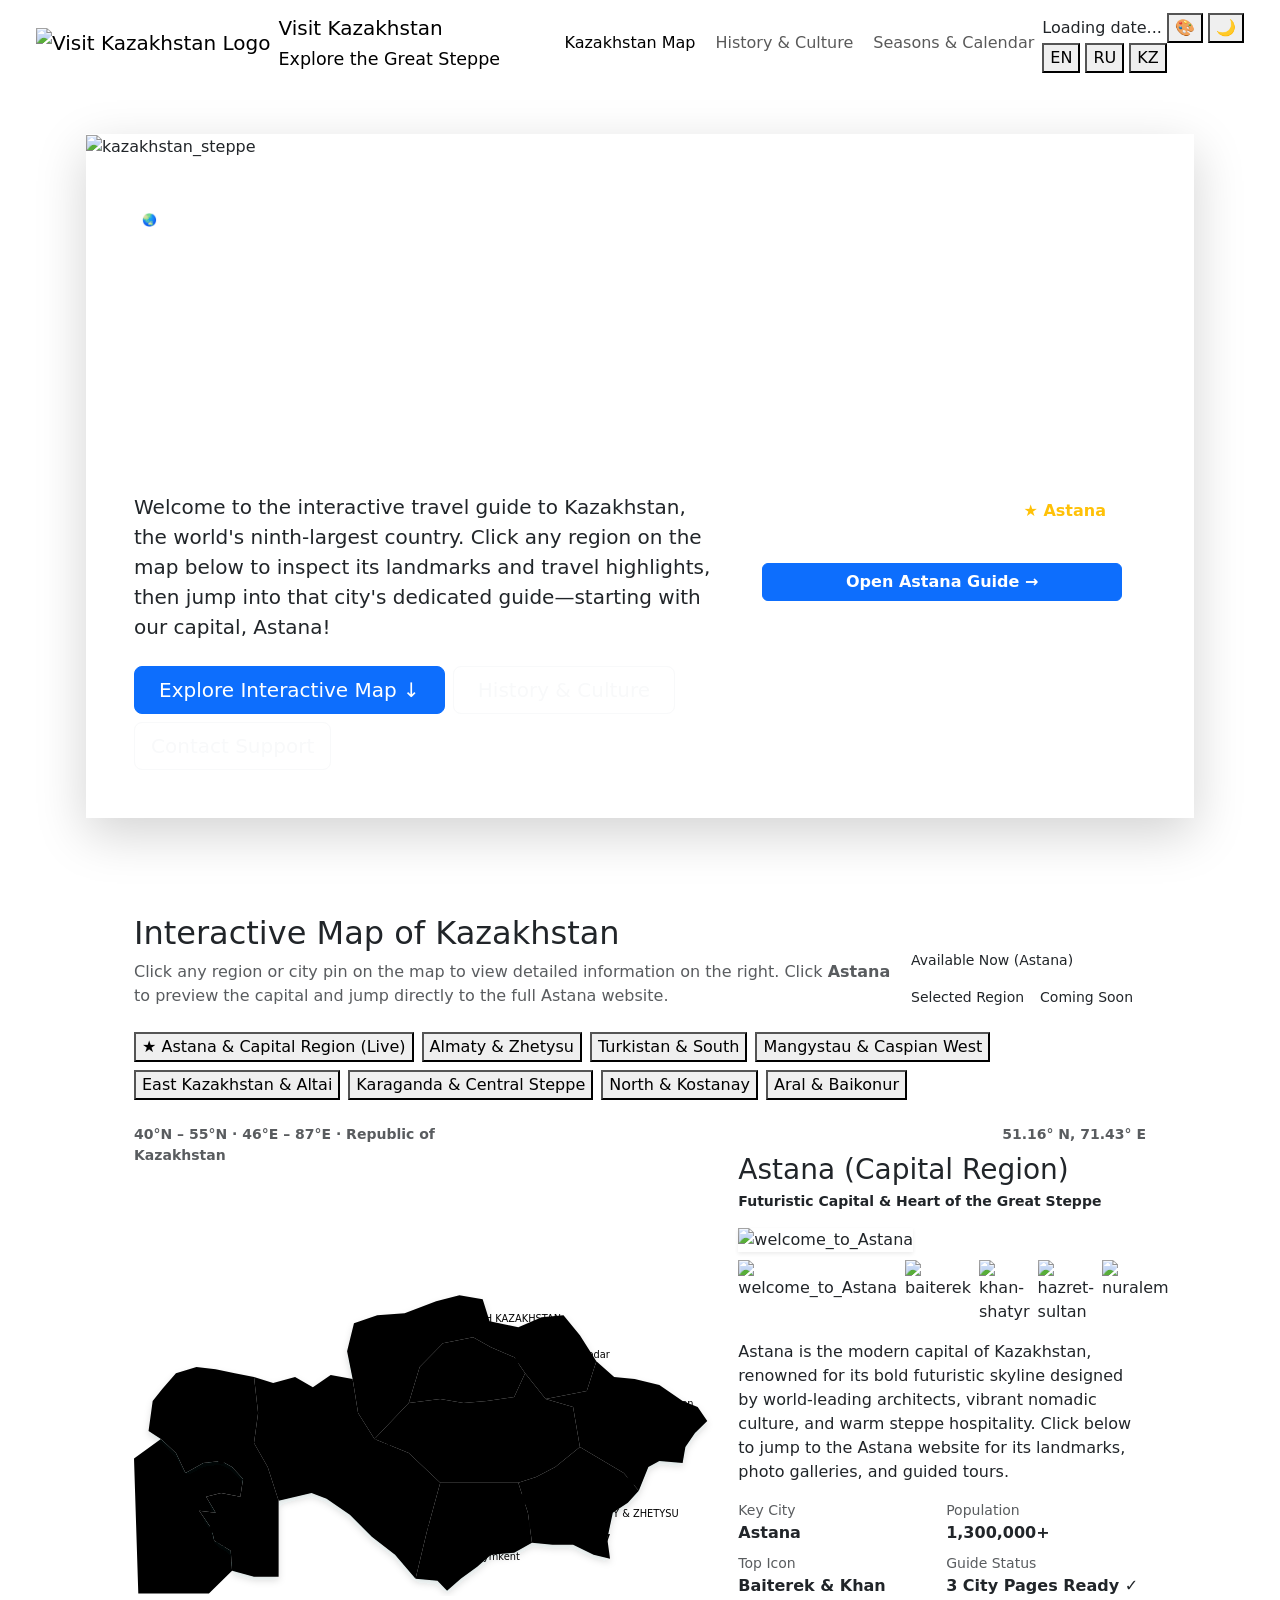
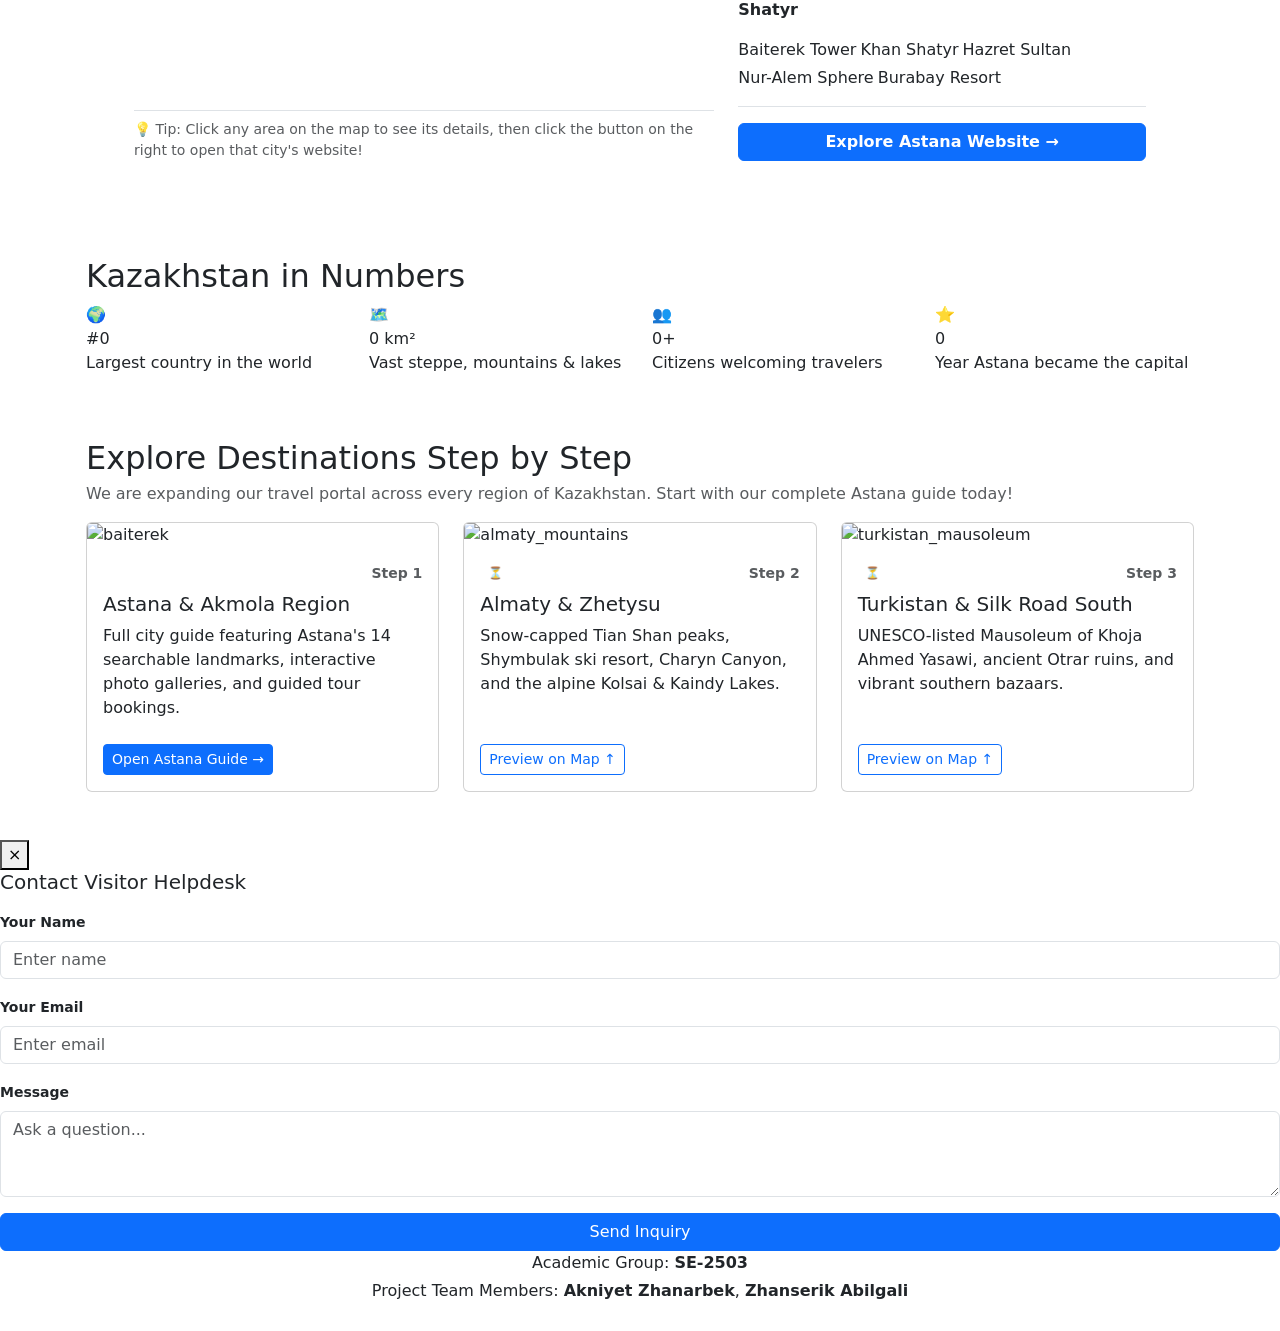
==== index.html @ 93df73c5 "Add core project HTML pages and structure" ====
<!DOCTYPE html>
<html lang="en">
<head>
    <meta charset="UTF-8">
    <meta name="viewport" content="width=device-width, initial-scale=1.0">
    <title>Visit Kazakhstan - Interactive Map &amp; Travel Portal</title>
    <link href="https://cdn.jsdelivr.net/npm/bootstrap@5.3.3/dist/css/bootstrap.min.css" rel="stylesheet">
    <link rel="stylesheet" href="css/style.css">
    <link rel="icon" href="images/favicon.ico">
    <!-- jQuery from CDN, then our scripts (defer = run after the HTML is parsed, in this order) -->
    <script src="https://code.jquery.com/jquery-4.0.0.min.js"></script>
    <script src="js/translations.js" defer></script>
    <script src="js/script.js" defer></script>
</head>
<body>

    <!-- Navbar (Main Kazakhstan Level: only Kazakhstan Map & Common History & Culture) -->
    <header class="sticky-top">
        <nav class="navbar navbar-expand-xl custom-navbar py-2 px-3 px-sm-4" aria-label="Main Navigation">
            <div class="container-fluid">
                <a class="navbar-brand d-flex align-items-center gap-2" href="index.html">
                    <img src="images/astana-logo.svg" alt="Visit Kazakhstan Logo" class="logo-badge">
                    <div>
                        <span class="brand-title d-block" data-i18n="kzBrandTitle">Visit Kazakhstan</span>
                        <small class="brand-sub" data-i18n="kzBrandSub">Explore the Great Steppe</small>
                    </div>
                </a>

                <button class="navbar-toggler" type="button" data-bs-toggle="collapse" data-bs-target="#mainNavbar" aria-controls="mainNavbar" aria-expanded="false" aria-label="Toggle navigation">
                    <span class="navbar-toggler-icon"></span>
                </button>

                <div class="collapse navbar-collapse justify-content-end" id="mainNavbar">
                    <ul class="navbar-nav gap-xl-1 mt-3 mt-xl-0" id="keyboard-nav-menu">
                        <li class="nav-item"><a class="nav-link active" href="index.html" data-i18n="navKzMap" aria-current="page">Kazakhstan Map</a></li>
                        <li class="nav-item"><a class="nav-link" href="history.html" data-i18n="navHistory">History &amp; Culture</a></li>
                        <li class="nav-item"><a class="nav-link" href="seasons.html" data-i18n="navSeasons">Seasons &amp; Calendar</a></li>
                    </ul>

                    <div class="nav-tools">
                        <span id="live-datetime" class="datetime-badge">Loading date...</span>
                        <button id="change-bg-btn" class="tool-btn" type="button" data-i18n-title="bgBtn" title="Change Background" aria-label="Change Background">🎨</button>
                        <button id="theme-toggle-btn" class="tool-btn" type="button" title="Night Mode" aria-label="Night Mode" aria-pressed="false">🌙</button>
                        <div class="lang-switch" role="group" aria-label="Language" data-active="en">
                            <span class="lang-indicator" aria-hidden="true"></span>
                            <button type="button" class="lang-btn" data-lang="en" aria-pressed="true">EN</button>
                            <button type="button" class="lang-btn" data-lang="ru" aria-pressed="false">RU</button>
                            <button type="button" class="lang-btn" data-lang="kz" aria-pressed="false">KZ</button>
                        </div>
                    </div>
                </div>
            </div>
        </nav>
    </header>

    <main class="container kz-wide-container my-4 my-lg-5 px-sm-3">
        <!-- Special Full-Bleed Cinematic Hero Banner for Kazakhstan -->
        <section class="mb-5 kz-hero-banner shadow-lg">
            <!-- Full-bleed background image (uses images/kazakhstan_steppe.jpg matching alt) -->
            <img src="images/kazakhstan_steppe.jpg" alt="kazakhstan_steppe" class="kz-hero-bg-img">
            <div class="kz-hero-overlay"></div>

            <div class="kz-hero-content position-relative p-4 p-md-5">
                <div class="row g-4 align-items-center">
                    <div class="col-12 col-lg-7">
                        <span class="badge kz-hero-pill mb-3" data-i18n="kzHeroBadge">🌏 National Travel Portal &middot; Step-by-Step Guide</span>
                        <h1 class="display-5 fw-bold text-white mb-3" data-i18n="kzHeroTitle">Discover Kazakhstan: From the Caspian Sea to the Altai Peaks</h1>
                        <p class="lead kz-hero-lead mb-4" data-i18n="kzHeroDesc">Welcome to the interactive travel guide to Kazakhstan, the world's ninth-largest country. Click any region on the map below to inspect its landmarks and travel highlights, then jump into that city's dedicated guide—starting with our capital, Astana!</p>
                        <div class="d-flex flex-wrap gap-2">
                            <a href="#kz-map-section" class="btn btn-primary btn-lg px-4" data-i18n="kzBtnExploreMap">Explore Interactive Map ↓</a>
                            <a href="history.html" class="btn btn-outline-light btn-lg px-4" data-i18n="navHistory">History &amp; Culture</a>
                            <button id="open-popup-btn" class="btn btn-outline-light btn-lg px-3" type="button" data-i18n="btnSupport">Contact Support</button>
                        </div>
                    </div>

                    <div class="col-12 col-lg-5">
                        <div class="kz-hero-glass-card p-4">
                            <div class="d-flex justify-content-between align-items-center mb-2">
                                <span class="badge badge-available" data-i18n="kzFeaturedNow">★ Great Steppe &amp; Mountains</span>
                                <span class="small text-white-50 fw-semibold">2,724,900 km²</span>
                            </div>
                            <h2 class="h4 text-white mb-2" data-i18n="kzSpotlightTitle">Republic of Kazakhstan</h2>
                            <p class="small text-white-50 mb-3" data-i18n="kzSpotlightDesc">Select a region on the interactive map below to open its travel guide.</p>

                            <div class="kz-hero-mini-stats row g-2 mb-3 text-center">
                                <div class="col-4">
                                    <div class="kz-hero-stat-box">
                                        <strong class="d-block text-white">#9</strong>
                                        <small class="text-white-50">World Size</small>
                                    </div>
                                </div>
                                <div class="col-4">
                                    <div class="kz-hero-stat-box">
                                        <strong class="d-block text-white">20M+</strong>
                                        <small class="text-white-50">Population</small>
                                    </div>
                                </div>
                                <div class="col-4">
                                    <div class="kz-hero-stat-box">
                                        <strong class="d-block text-warning">★ Astana</strong>
                                        <small class="text-white-50">Live Now</small>
                                    </div>
                                </div>
                            </div>

                            <a href="astana.html" class="btn btn-primary w-100 fw-semibold" data-i18n="kzOpenAstanaBtn">Open Astana Guide →</a>
                        </div>
                    </div>
                </div>
            </div>
        </section>

        <!-- Interactive Map of Kazakhstan Section -->
        <section id="kz-map-section" class="p-4 p-md-5 mb-5 panel">
            <div class="d-flex flex-column flex-lg-row justify-content-between align-items-lg-end gap-3 mb-4">
                <div>
                    <h2 class="section-heading mb-2" data-i18n="kzMapHeading">Interactive Map of Kazakhstan</h2>
                    <p class="text-muted mb-0" data-i18n="kzMapInstructions">Click any region or city pin on the map to view detailed information on the right. Click <strong>Astana</strong> to preview the capital and jump directly to the full Astana website.</p>
                </div>
                <div class="kz-map-legend d-flex flex-wrap gap-3 small">
                    <span class="legend-item"><span class="legend-dot legend-dot-available"></span> <span data-i18n="legendAvailable">Available Now (Astana)</span></span>
                    <span class="legend-item"><span class="legend-dot legend-dot-selected"></span> <span data-i18n="legendSelected">Selected Region</span></span>
                    <span class="legend-item"><span class="legend-dot legend-dot-soon"></span> <span data-i18n="legendSoon">Coming Soon</span></span>
                </div>
            </div>

            <!-- Quick Region Selector Pills -->
            <div class="kz-region-pills d-flex flex-wrap gap-2 mb-4" role="tablist" aria-label="Kazakhstan Regions">
                <button type="button" class="kz-pill-btn active is-available" data-region="astana" data-i18n="pillAstana">★ Astana &amp; Capital Region (Live)</button>
                <button type="button" class="kz-pill-btn" data-region="almaty" data-i18n="pillAlmaty">Almaty &amp; Zhetysu</button>
                <button type="button" class="kz-pill-btn" data-region="turkistan" data-i18n="pillTurkistan">Turkistan &amp; South</button>
                <button type="button" class="kz-pill-btn" data-region="mangystau" data-i18n="pillMangystau">Mangystau &amp; Caspian West</button>
                <button type="button" class="kz-pill-btn" data-region="east" data-i18n="pillEast">East Kazakhstan &amp; Altai</button>
                <button type="button" class="kz-pill-btn" data-region="central" data-i18n="pillCentral">Karaganda &amp; Central Steppe</button>
                <button type="button" class="kz-pill-btn" data-region="north" data-i18n="pillNorth">North &amp; Kostanay</button>
                <button type="button" class="kz-pill-btn" data-region="kyzylorda" data-i18n="pillKyzylorda">Aral &amp; Baikonur</button>
            </div>

            <div class="row g-4 align-items-stretch">
                <!-- Left Column: Interactive SVG Map -->
                <div class="col-12 col-xl-7">
                    <div class="kz-map-stage h-100 d-flex flex-column justify-content-between">
                        <div class="kz-map-topbar d-flex justify-content-between align-items-center mb-2">
                            <span class="small fw-semibold text-muted" data-i18n="kzMapCoordLabel">40°N – 55°N &middot; 46°E – 87°E &middot; Republic of Kazakhstan</span>
                            <span id="kz-map-hover-indicator" class="badge badge-muted" data-i18n="kzMapHoverDefault">Click an area on the map</span>
                        </div>

                        <div class="kz-svg-wrapper position-relative my-auto">
                            <svg id="kazakhstan-svg-map" viewBox="18 24 945 500" role="img" aria-label="Interactive Map of Kazakhstan">
                                <defs>
                                    <linearGradient id="waterGrad" x1="0%" y1="0%" x2="100%" y2="100%">
                                        <stop offset="0%" stop-color="#8ec5db" stop-opacity="0.55" />
                                        <stop offset="100%" stop-color="#5da3c2" stop-opacity="0.75" />
                                    </linearGradient>
                                    <filter id="mapDropShadow" x="-5%" y="-5%" width="110%" height="110%">
                                        <feDropShadow dx="0" dy="6" stdDeviation="6" flood-color="#1a3328" flood-opacity="0.14" />
                                    </filter>
                                </defs>

                                <!-- Subtle Cartographic Lat/Lon Grid -->
                                <g class="kz-map-grid" aria-hidden="true">
                                    <line x1="40" y1="120" x2="960" y2="120" />
                                    <line x1="40" y1="240" x2="960" y2="240" />
                                    <line x1="40" y1="360" x2="960" y2="360" />
                                    <line x1="40" y1="480" x2="960" y2="480" />
                                    <line x1="200" y1="20" x2="200" y2="530" />
                                    <line x1="400" y1="20" x2="400" y2="530" />
                                    <line x1="600" y1="20" x2="600" y2="530" />
                                    <line x1="800" y1="20" x2="800" y2="530" />
                                </g>

                                <!-- Caspian Sea Reference Contour (West) -->
                                <path class="kz-water-body" d="M 18,300 L 61.8,268.2 L 86.3,291.0 L 101.9,323.5 L 130.9,307.2 L 159.9,304.0 L 177.7,313.8 L 195.6,333.2 L 191.1,362.5 L 159.9,356.0 L 135.4,362.5 L 151.0,388.5 L 124.2,385.2 L 144.3,414.5 L 148.7,434.0 L 175.5,450.2 L 177.7,482.7 L 140,520 L 25,520 Z" />
                                <text x="68" y="445" class="kz-water-label">Caspian Sea</text>

                                <!-- Clickable Regional Polygons -->
                                <g id="kz-regions-group" filter="url(#mapDropShadow)">
                                    <!-- 1. Mangystau, Atyrau & West Kazakhstan -->
                                    <path id="region-mangystau" class="kz-region" data-region="mangystau" role="button" aria-label="Mangystau and Caspian West"
                                        d="M 41.7,255.2 L 48.4,206.5 L 64.0,187.0 L 86.3,161.0 L 119.7,151.2 L 151.0,154.5 L 182.2,161.0 L 213.4,167.5 L 220.1,226.0 L 213.4,274.7 L 235.7,313.8 L 253.5,369.0 L 253.5,492.5 L 213.4,492.5 L 177.7,482.7 L 175.5,450.2 L 148.7,434.0 L 144.3,414.5 L 124.2,385.2 L 151.0,388.5 L 135.4,362.5 L 159.9,356.0 L 191.1,362.5 L 195.6,333.2 L 177.7,313.8 L 159.9,304.0 L 130.9,307.2 L 101.9,323.5 L 86.3,291.0 L 61.8,268.2 Z" />

                                    <!-- 2. Aktobe, Aral & Kyzylorda -->
                                    <path id="region-kyzylorda" class="kz-region" data-region="kyzylorda" role="button" aria-label="Aral and Syr Darya Region"
                                        d="M 213.4,167.5 L 244.6,177.2 L 280.3,167.5 L 309.3,183.8 L 338.3,164.2 L 374.0,170.7 L 382.9,226.0 L 409.6,268.2 L 465.4,291.0 L 516.7,339.7 L 494.4,421.0 L 476.5,495.7 L 443.1,456.7 L 405.2,427.5 L 369.5,391.7 L 331.6,365.7 L 307.1,356.0 L 253.5,369.0 L 235.7,313.8 L 213.4,274.7 L 220.1,226.0 Z" />

                                    <!-- 3. North Kazakhstan, Kostanay & Pavlodar -->
                                    <path id="region-north" class="kz-region" data-region="north" role="button" aria-label="North Kazakhstan, Kostanay and Pavlodar"
                                        d="M 374.0,170.7 L 365.0,125.2 L 376.2,79.7 L 414.1,66.7 L 458.7,63.5 L 510.0,44.0 L 547.9,34.2 L 585.8,40.7 L 597.0,76.5 L 643.8,86.2 L 681.7,70.0 L 717.4,66.7 L 744.1,99.2 L 770.9,141.5 L 755.3,190.2 L 688.4,203.2 L 654.9,161.0 L 637.1,135.0 L 599.2,118.8 L 570.2,102.5 L 521.1,112.2 L 483.2,151.2 L 465.4,209.7 L 409.6,268.2 L 382.9,226.0 Z" />

                                    <!-- 4. Central Steppe (Karaganda & Ulytau) -->
                                    <path id="region-central" class="kz-region" data-region="central" role="button" aria-label="Karaganda and Central Steppe"
                                        d="M 409.6,268.2 L 465.4,209.7 L 516.7,203.2 L 554.6,209.7 L 592.5,206.5 L 637.1,200.0 L 654.9,161.0 L 688.4,203.2 L 733.0,216.2 L 744.1,281.2 L 704.0,313.8 L 672.8,330.0 L 643.8,339.7 L 592.5,339.7 L 516.7,339.7 L 465.4,291.0 Z" />

                                    <!-- 5. East Kazakhstan & Altai -->
                                    <path id="region-east" class="kz-region" data-region="east" role="button" aria-label="East Kazakhstan and Altai"
                                        d="M 770.9,141.5 L 799.9,167.5 L 833.3,170.7 L 873.5,180.5 L 911.4,206.5 L 935.9,216.2 L 951.5,239.0 L 931.5,258.5 L 915.9,281.2 L 911.4,307.2 L 873.5,304.0 L 855.6,313.8 L 840.0,352.7 L 815.5,323.5 L 744.1,281.2 L 733.0,216.2 L 688.4,203.2 L 755.3,190.2 Z" />

                                    <!-- 6. Turkistan, Shymkent & Zhambyl -->
                                    <path id="region-turkistan" class="kz-region" data-region="turkistan" role="button" aria-label="Turkistan and South Kazakhstan"
                                        d="M 516.7,339.7 L 592.5,339.7 L 643.8,339.7 L 659.4,388.5 L 666.1,437.2 L 637.1,453.5 L 599.2,456.7 L 576.9,476.2 L 550.1,495.7 L 527.8,515.2 L 512.2,499.0 L 476.5,495.7 L 494.4,421.0 Z" />

                                    <!-- 7. Almaty & Zhetysu -->
                                    <path id="region-almaty" class="kz-region" data-region="almaty" role="button" aria-label="Almaty and Zhetysu"
                                        d="M 643.8,339.7 L 672.8,330.0 L 704.0,313.8 L 744.1,281.2 L 815.5,323.5 L 840.0,352.7 L 822.2,372.2 L 797.7,388.5 L 788.7,430.7 L 793.2,463.2 L 766.4,456.7 L 733.0,440.5 L 699.5,440.5 L 666.1,437.2 L 659.4,388.5 Z" />

                                    <!-- 8. Astana & Akmola Capital Region (Available & Active!) -->
                                    <path id="region-astana" class="kz-region region-available selected" data-region="astana" role="button" aria-label="Astana Capital Region (Available Now)"
                                        d="M 483.2,151.2 L 521.1,112.2 L 570.2,102.5 L 599.2,118.8 L 637.1,135.0 L 654.9,161.0 L 637.1,200.0 L 592.5,206.5 L 554.6,209.7 L 516.7,203.2 L 465.4,209.7 Z" />
                                </g>

                                <!-- Major Lakes (Balkhash, Zaysan, Alakol, North Aral) -->
                                <g class="kz-lakes" pointer-events="none" aria-hidden="true">
                                    <!-- Lake Balkhash -->
                                    <path class="kz-water-body" d="M 643.8,362.5 L 672.8,346.2 L 704.0,326.7 L 739.7,317.0 L 770.9,323.5 L 762.0,339.7 L 726.3,336.5 L 688.4,359.2 L 654.9,375.5 Z" />
                                    <text x="708" y="352" class="kz-water-label-sm">Lake Balkhash</text>
                                    <!-- Lake Zaysan -->
                                    <path class="kz-water-body" d="M 860.1,268.2 L 886.9,274.7 L 891.3,284.5 L 866.8,281.2 Z" />
                                    <!-- Lake Alakol -->
                                    <path class="kz-water-body" d="M 820.0,330.0 L 833.3,336.5 L 831.1,346.2 L 817.7,339.7 Z" />
                                    <!-- North Aral Sea -->
                                    <path class="kz-water-body" d="M 340,342 L 365,335 L 372,352 L 352,366 L 335,358 Z" />
                                    <text x="342" y="330" class="kz-water-label-sm">Aral Sea</text>
                                </g>

                                <!-- Region Labels on Map -->
                                <g class="kz-region-labels" pointer-events="none" aria-hidden="true">
                                    <text x="150" y="255" class="kz-map-region-text">WEST &amp; CASPIAN</text>
                                    <text x="355" y="280" class="kz-map-region-text">AKTOBE &amp; ARAL</text>
                                    <text x="545" y="78" class="kz-map-region-text">NORTH KAZAKHSTAN</text>
                                    <text x="580" y="275" class="kz-map-region-text">CENTRAL STEPPE</text>
                                    <text x="835" y="245" class="kz-map-region-text">EAST &amp; ALTAI</text>
                                    <text x="575" y="415" class="kz-map-region-text">TURKISTAN &amp; SOUTH</text>
                                    <text x="745" y="395" class="kz-map-region-text">ALMATY &amp; ZHETYSU</text>
                                </g>

                                <!-- Interactive City Pins -->
                                <g class="kz-city-pins">
                                    <!-- Aktau (Mangystau) -->
                                    <g class="kz-city-pin" data-region="mangystau" transform="translate(146, 415)">
                                        <circle r="6" class="pin-dot" />
                                        <text x="10" y="4" class="pin-label">Aktau</text>
                                    </g>
                                    <!-- Atyrau -->
                                    <g class="kz-city-pin" data-region="mangystau" transform="translate(160, 304)">
                                        <circle r="5" class="pin-dot" />
                                        <text x="9" y="4" class="pin-label">Atyrau</text>
                                    </g>
                                    <!-- Aktobe -->
                                    <g class="kz-city-pin" data-region="kyzylorda" transform="translate(280, 198)">
                                        <circle r="5" class="pin-dot" />
                                        <text x="9" y="4" class="pin-label">Aktobe</text>
                                    </g>
                                    <!-- Kyzylorda / Baikonur -->
                                    <g class="kz-city-pin" data-region="kyzylorda" transform="translate(465, 378)">
                                        <circle r="5" class="pin-dot" />
                                        <text x="-8" y="-10" text-anchor="middle" class="pin-label">Baikonur</text>
                                    </g>
                                    <!-- Kostanay -->
                                    <g class="kz-city-pin" data-region="north" transform="translate(425, 108)">
                                        <circle r="5" class="pin-dot" />
                                        <text x="9" y="4" class="pin-label">Kostanay</text>
                                    </g>
                                    <!-- Pavlodar -->
                                    <g class="kz-city-pin" data-region="north" transform="translate(715, 132)">
                                        <circle r="5" class="pin-dot" />
                                        <text x="9" y="4" class="pin-label">Pavlodar</text>
                                    </g>
                                    <!-- Karaganda -->
                                    <g class="kz-city-pin" data-region="central" transform="translate(635, 222)">
                                        <circle r="5" class="pin-dot" />
                                        <text x="9" y="4" class="pin-label">Karaganda</text>
                                    </g>
                                    <!-- Oskemen -->
                                    <g class="kz-city-pin" data-region="east" transform="translate(845, 212)">
                                        <circle r="5" class="pin-dot" />
                                        <text x="9" y="4" class="pin-label">Oskemen</text>
                                    </g>
                                    <!-- Turkistan -->
                                    <g class="kz-city-pin" data-region="turkistan" transform="translate(532, 428)">
                                        <circle r="5.5" class="pin-dot" />
                                        <text x="-8" y="-9" text-anchor="middle" class="pin-label">Turkistan</text>
                                    </g>
                                    <!-- Shymkent -->
                                    <g class="kz-city-pin" data-region="turkistan" transform="translate(557, 462)">
                                        <circle r="5.5" class="pin-dot" />
                                        <text x="9" y="4" class="pin-label">Shymkent</text>
                                    </g>
                                    <!-- Almaty -->
                                    <g class="kz-city-pin" data-region="almaty" transform="translate(720, 429)">
                                        <circle r="6.5" class="pin-dot" />
                                        <text x="10" y="4" class="pin-label fw-bold">Almaty</text>
                                    </g>

                                    <!-- ★ ASTANA CAPITAL PIN (Featured & Active) -->
                                    <g id="pin-astana" class="kz-city-pin kz-pin-capital" data-region="astana" transform="translate(598, 172)" role="button" aria-label="Astana — Capital of Kazakhstan. Click to view details or double-click to open page.">
                                        <circle r="22" class="pin-pulse-ring" />
                                        <circle r="13" class="pin-capital-bg" />
                                        <text x="0" y="4.5" text-anchor="middle" class="pin-capital-star">★</text>
                                        <rect x="-46" y="-36" width="92" height="20" rx="10" class="pin-capital-tag" />
                                        <text x="0" y="-22" text-anchor="middle" class="pin-capital-label">ASTANA</text>
                                    </g>
                                </g>
                            </svg>
                        </div>

                        <div class="kz-map-footer d-flex flex-wrap justify-content-between align-items-center gap-2 pt-2 border-top">
                            <span class="small text-muted" data-i18n="kzMapTip">💡 Tip: Click any area on the map to see its details, then click the button on the right to open that city's website!</span>
                        </div>
                    </div>
                </div>

                <!-- Right Column: Detailed Information Panel for Selected Area -->
                <div class="col-12 col-xl-5">
                    <aside id="kz-place-card" class="kz-place-card h-100 d-flex flex-column justify-content-between" aria-live="polite">
                        <div>
                            <!-- Status & Region Header -->
                            <div class="d-flex flex-wrap justify-content-between align-items-center gap-2 mb-2">
                                <span id="kz-place-badge" class="badge badge-available">★ Available Now &middot; Full Website Live</span>
                                <span id="kz-place-coords" class="small text-muted fw-semibold">51.16° N, 71.43° E</span>
                            </div>

                            <h3 id="kz-place-title" class="h3 mb-1">Astana (Capital Region)</h3>
                            <p id="kz-place-tagline" class="text-accent-2 fw-semibold small mb-3">Futuristic Capital &amp; Heart of the Great Steppe</p>

                            <!-- Main Photo + Mini Thumbnails -->
                            <div class="kz-place-media mb-3">
                                <img id="kz-place-img" src="images/welcome_to_Astana.jpg" alt="welcome_to_Astana" class="kz-place-main-img shadow-sm mb-2 img-placeholder">
                                <div id="kz-place-thumbs" class="kz-place-thumbs d-flex gap-2">
                                    <img src="images/welcome_to_Astana.jpg" alt="welcome_to_Astana" class="kz-mini-thumb active img-placeholder">
                                    <img src="images/baiterek.jpg" alt="baiterek" class="kz-mini-thumb img-placeholder">
                                    <img src="images/khan-shatyr.jpg" alt="khan-shatyr" class="kz-mini-thumb img-placeholder">
                                    <img src="images/hazret-sultan.jpg" alt="hazret-sultan" class="kz-mini-thumb img-placeholder">
                                    <img src="images/nuralem.jpg" alt="nuralem" class="kz-mini-thumb img-placeholder">
                                </div>
                            </div>

                            <!-- Detailed Place Description -->
                            <p id="kz-place-desc" class="mb-3">Astana is the modern capital of Kazakhstan, renowned for its bold futuristic skyline designed by world-leading architects, vibrant nomadic culture, and warm steppe hospitality. Click below to jump to the Astana website for its landmarks, photo galleries, and guided tours.</p>

                            <!-- Key Facts Grid -->
                            <div class="kz-place-facts row g-2 mb-3">
                                <div class="col-6">
                                    <div class="kz-fact-tile">
                                        <small class="text-muted d-block" data-i18n="factLabelCenter">Key City</small>
                                        <strong id="kz-fact-city">Astana</strong>
                                    </div>
                                </div>
                                <div class="col-6">
                                    <div class="kz-fact-tile">
                                        <small class="text-muted d-block" data-i18n="factLabelPop">Population</small>
                                        <strong id="kz-fact-pop">1,300,000+</strong>
                                    </div>
                                </div>
                                <div class="col-6">
                                    <div class="kz-fact-tile">
                                        <small class="text-muted d-block" data-i18n="factLabelHighlight">Top Icon</small>
                                        <strong id="kz-fact-icon">Baiterek &amp; Khan Shatyr</strong>
                                    </div>
                                </div>
                                <div class="col-6">
                                    <div class="kz-fact-tile">
                                        <small class="text-muted d-block" data-i18n="factLabelStatus">Guide Status</small>
                                        <strong id="kz-fact-status" class="msg-success">3 City Pages Ready ✓</strong>
                                    </div>
                                </div>
                            </div>

                            <!-- Highlight Chips -->
                            <div id="kz-place-tags" class="d-flex flex-wrap gap-1 mb-3">
                                <span class="chip">Baiterek Tower</span>
                                <span class="chip">Khan Shatyr</span>
                                <span class="chip">Hazret Sultan</span>
                                <span class="chip">Nur-Alem Sphere</span>
                                <span class="chip">Burabay Resort</span>
                            </div>
                        </div>

                        <!-- Action Buttons to Jump to Area Page -->
                        <div id="kz-place-actions" class="pt-3 border-top">
                            <a id="kz-jump-main-btn" href="astana.html" class="btn btn-primary w-100 fw-semibold">
                                Explore Astana Website →
                            </a>
                        </div>
                    </aside>
                </div>
            </div>
        </section>

        <!-- Kazakhstan in Numbers (Animated Counters) -->
        <section id="stats-section" class="mb-5">
            <h2 class="section-heading" data-i18n="kzStatsHeading">Kazakhstan in Numbers</h2>
            <div class="row g-3 g-md-4">
                <div class="col-6 col-lg-3">
                    <div class="stat-card">
                        <span class="stat-icon" aria-hidden="true">🌍</span>
                        <div class="stat-number">#<span class="counter" data-target="9">0</span></div>
                        <p class="stat-label" data-i18n="kzStat1">Largest country in the world</p>
                    </div>
                </div>
                <div class="col-6 col-lg-3">
                    <div class="stat-card">
                        <span class="stat-icon" aria-hidden="true">🗺️</span>
                        <div class="stat-number"><span class="counter" data-target="2724900" data-format="comma">0</span><span class="stat-suffix"> km²</span></div>
                        <p class="stat-label" data-i18n="kzStat2">Vast steppe, mountains &amp; lakes</p>
                    </div>
                </div>
                <div class="col-6 col-lg-3">
                    <div class="stat-card">
                        <span class="stat-icon" aria-hidden="true">👥</span>
                        <div class="stat-number"><span class="counter" data-target="20000000" data-format="comma">0</span><span class="stat-suffix">+</span></div>
                        <p class="stat-label" data-i18n="kzStat3">Citizens welcoming travelers</p>
                    </div>
                </div>
                <div class="col-6 col-lg-3">
                    <div class="stat-card">
                        <span class="stat-icon" aria-hidden="true">⭐</span>
                        <div class="stat-number"><span class="counter" data-target="1997">0</span></div>
                        <p class="stat-label" data-i18n="kzStat4">Year Astana became the capital</p>
                    </div>
                </div>
            </div>
        </section>

        <!-- Step-by-Step Expansion Roadmap -->
        <section class="mb-5">
            <div class="d-flex flex-wrap justify-content-between align-items-end gap-2 mb-3">
                <div>
                    <h2 class="section-heading mb-1" data-i18n="kzRoadmapHeading">Explore Destinations Step by Step</h2>
                    <p class="text-muted mb-0" data-i18n="kzRoadmapSub">We are expanding our travel portal across every region of Kazakhstan. Start with our complete Astana guide today!</p>
                </div>
            </div>

            <div class="row g-4">
                <!-- Active Destination: Astana (uses existing Astana image) -->
                <div class="col-12 col-md-6 col-lg-4">
                    <div class="card h-100 kz-dest-card kz-dest-active">
                        <img src="images/baiterek.jpg" class="card-img-top img-placeholder" alt="baiterek">
                        <div class="card-body d-flex flex-column">
                            <div class="d-flex justify-content-between align-items-center mb-2">
                                <span class="badge badge-available" data-i18n="badgeAvailableNow">★ Available Now</span>
                                <small class="text-muted fw-semibold">Step 1</small>
                            </div>
                            <h3 class="card-title h5" data-i18n="destAstanaTitle">Astana &amp; Akmola Region</h3>
                            <p class="card-text flex-grow-1" data-i18n="destAstanaDesc">Full city guide featuring Astana's 14 searchable landmarks, interactive photo galleries, and guided tour bookings.</p>
                            <div class="d-flex gap-2 mt-2">
                                <a href="astana.html" class="btn btn-primary btn-sm" data-i18n="kzOpenAstanaBtn">Open Astana Guide →</a>
                            </div>
                        </div>
                    </div>
                </div>

                <!-- Next Step Preview: Almaty (placeholder with matching alt & filename) -->
                <div class="col-12 col-md-6 col-lg-4">
                    <div class="card h-100 kz-dest-card">
                        <img src="images/almaty_mountains.jpg" class="card-img-top img-placeholder" alt="almaty_mountains">
                        <div class="card-body d-flex flex-column">
                            <div class="d-flex justify-content-between align-items-center mb-2">
                                <span class="badge badge-muted" data-i18n="badgeComingSoon">⏳ Coming Soon</span>
                                <small class="text-muted fw-semibold">Step 2</small>
                            </div>
                            <h3 class="card-title h5" data-i18n="destAlmatyTitle">Almaty &amp; Zhetysu</h3>
                            <p class="card-text flex-grow-1" data-i18n="destAlmatyDesc">Snow-capped Tian Shan peaks, Shymbulak ski resort, Charyn Canyon, and the alpine Kolsai &amp; Kaindy Lakes.</p>
                            <button type="button" class="btn btn-outline-primary btn-sm align-self-start mt-2 kz-preview-map-btn" data-region="almaty" data-i18n="btnPreviewOnMap">Preview on Map ↑</button>
                        </div>
                    </div>
                </div>

                <!-- Next Step Preview: Turkistan (placeholder with matching alt & filename) -->
                <div class="col-12 col-md-6 col-lg-4">
                    <div class="card h-100 kz-dest-card">
                        <img src="images/turkistan_mausoleum.jpg" class="card-img-top img-placeholder" alt="turkistan_mausoleum">
                        <div class="card-body d-flex flex-column">
                            <div class="d-flex justify-content-between align-items-center mb-2">
                                <span class="badge badge-muted" data-i18n="badgeComingSoon">⏳ Coming Soon</span>
                                <small class="text-muted fw-semibold">Step 3</small>
                            </div>
                            <h3 class="card-title h5" data-i18n="destTurkistanTitle">Turkistan &amp; Silk Road South</h3>
                            <p class="card-text flex-grow-1" data-i18n="destTurkistanDesc">UNESCO-listed Mausoleum of Khoja Ahmed Yasawi, ancient Otrar ruins, and vibrant southern bazaars.</p>
                            <button type="button" class="btn btn-outline-primary btn-sm align-self-start mt-2 kz-preview-map-btn" data-region="turkistan" data-i18n="btnPreviewOnMap">Preview on Map ↑</button>
                        </div>
                    </div>
                </div>
            </div>
        </section>
    </main>

    <!-- Contact Support Modal (Async Callback Form) -->
    <div id="popup-modal" class="modal-overlay">
        <div class="modal-content-box">
            <button id="close-popup-btn" class="close-btn" type="button">&times;</button>
            <h3 class="h5 mb-3">Contact Visitor Helpdesk</h3>
            <form id="popup-form">
                <div class="mb-3">
                    <label class="form-label small fw-semibold" for="support-name">Your Name</label>
                    <input type="text" id="support-name" class="form-control" required placeholder="Enter name">
                </div>
                <div class="mb-3">
                    <label class="form-label small fw-semibold" for="support-email">Your Email</label>
                    <input type="email" id="support-email" class="form-control" required placeholder="Enter email">
                </div>
                <div class="mb-3">
                    <label class="form-label small fw-semibold" for="support-msg">Message</label>
                    <textarea id="support-msg" class="form-control" rows="3" required placeholder="Ask a question..."></textarea>
                </div>
                <p id="popup-callback-status" class="small fw-semibold mb-2"></p>
                <button type="submit" id="popup-submit-btn" class="btn btn-primary w-100">Send Inquiry</button>
            </form>
        </div>
    </div>

    <footer class="text-center">
        <div class="container">
            <p class="mb-1">Academic Group: <strong>SE-2503</strong></p>
            <p class="mb-1">Project Team Members: <strong>Akniyet Zhanarbek</strong>, <strong>Zhanserik Abilgali</strong></p>
            <p class="mb-0 text-white-50"><small>&copy; Visit Kazakhstan &amp; Astana Travel Portal</small></p>
        </div>
    </footer>

    <script src="https://cdn.jsdelivr.net/npm/bootstrap@5.3.3/dist/js/bootstrap.bundle.min.js"></script>
</body>
</html>
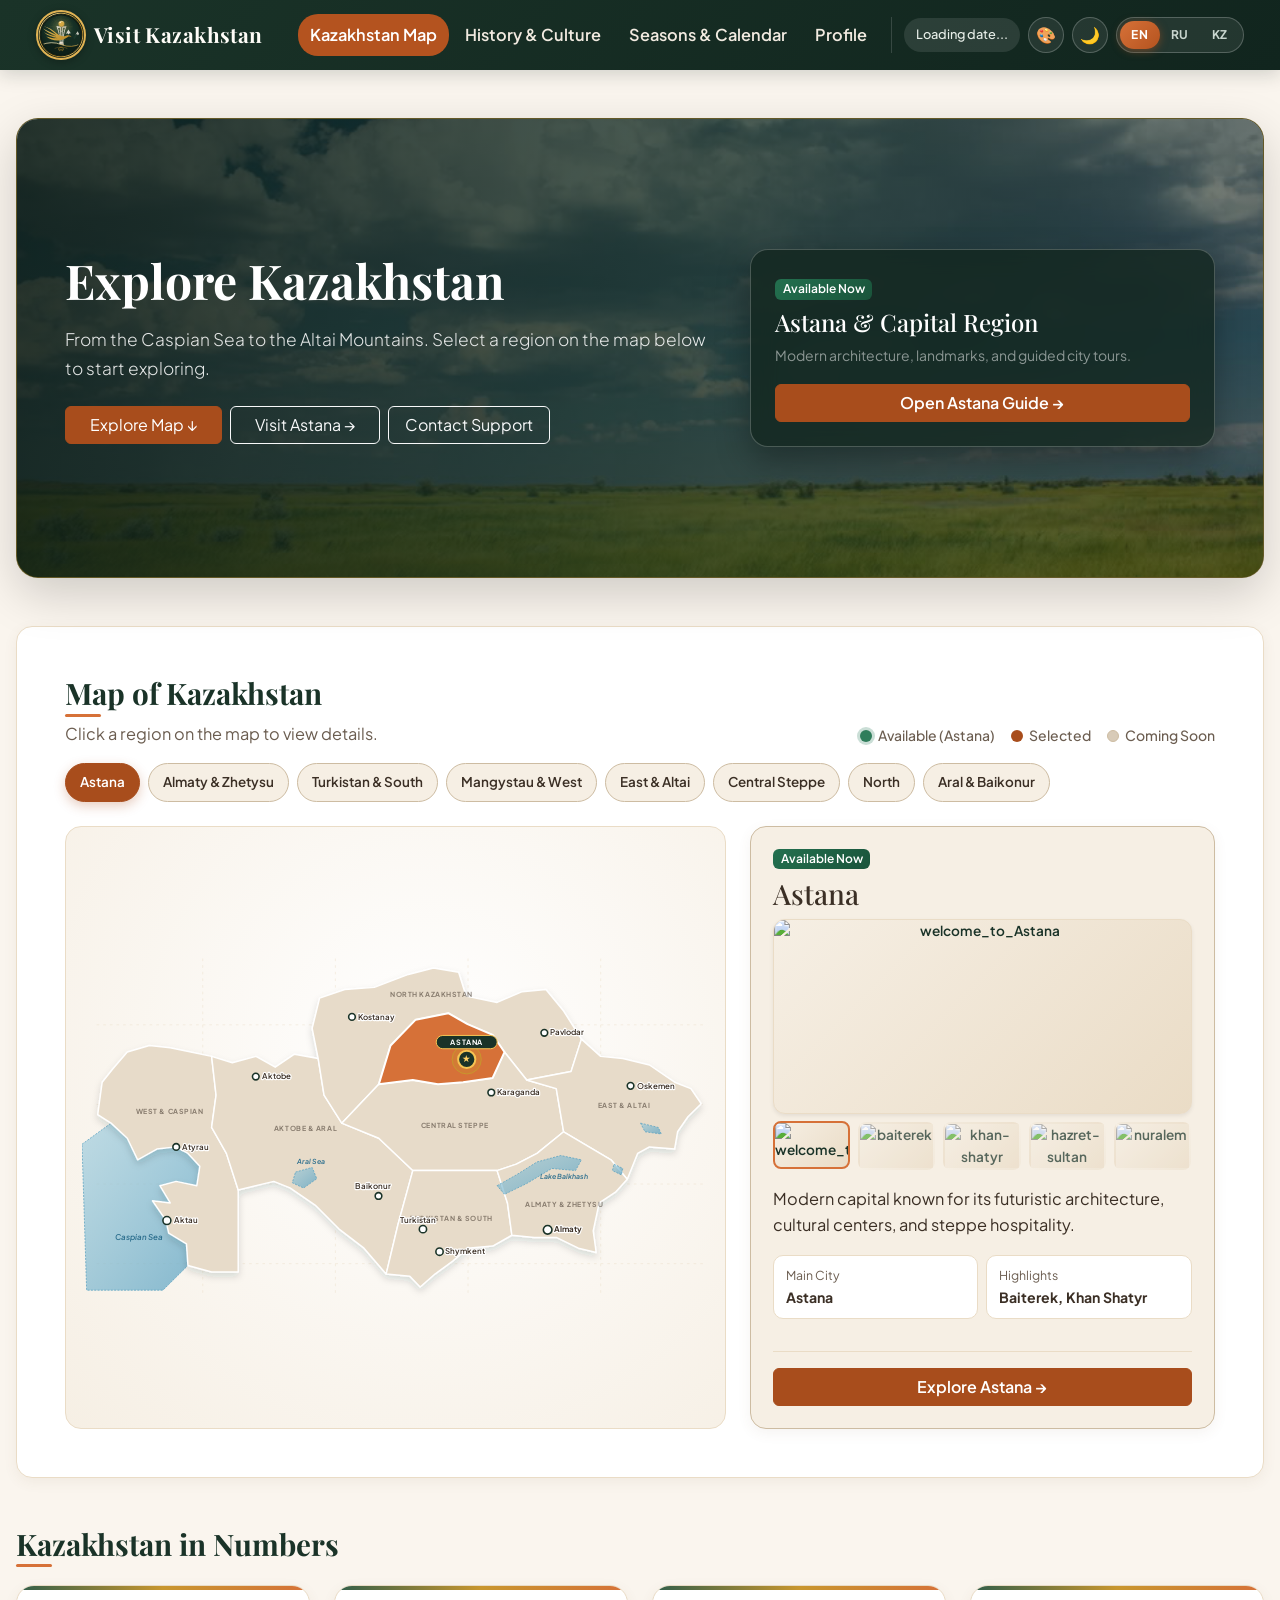
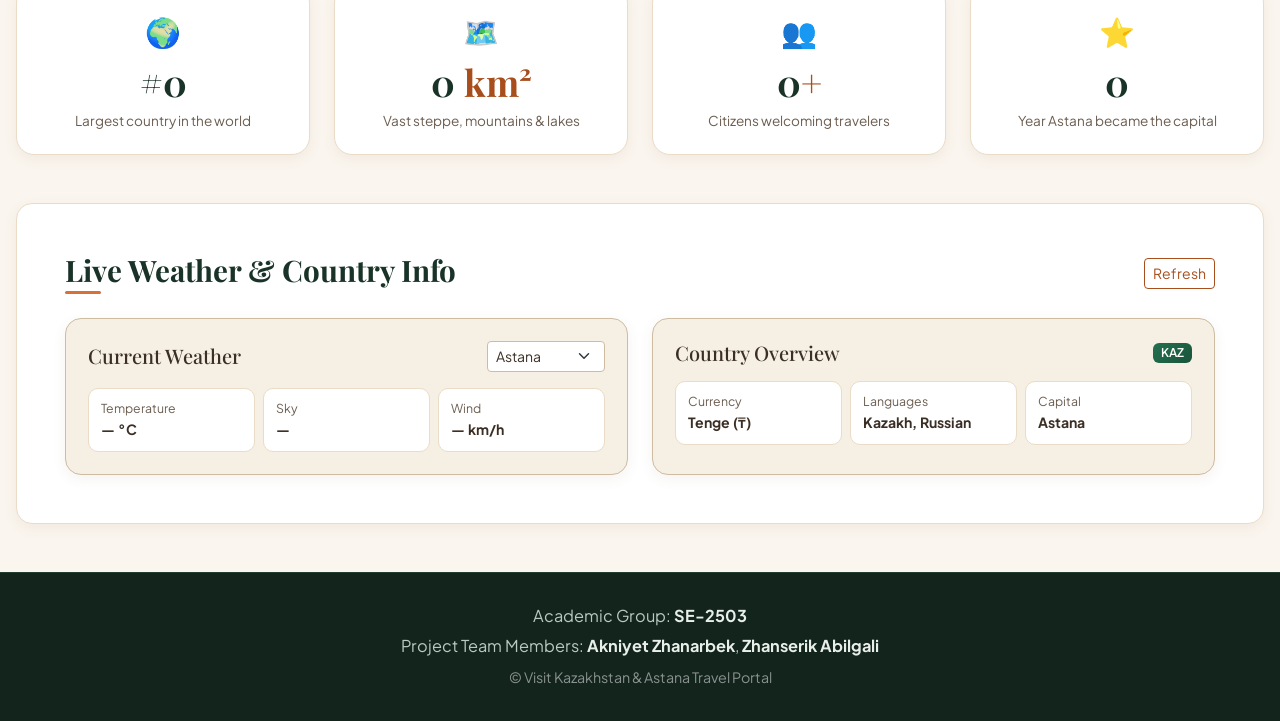
==== commit a751178d: "cleaned the code" ====
--- a/index.html
+++ b/index.html
@@ -35,6 +35,7 @@
                         <li class="nav-item"><a class="nav-link active" href="index.html" data-i18n="navKzMap" aria-current="page">Kazakhstan Map</a></li>
                         <li class="nav-item"><a class="nav-link" href="history.html" data-i18n="navHistory">History &amp; Culture</a></li>
                         <li class="nav-item"><a class="nav-link" href="seasons.html" data-i18n="navSeasons">Seasons &amp; Calendar</a></li>
+                        <li class="nav-item"><a class="nav-link" href="profile.html" data-i18n="navProfile">Profile</a></li>
                     </ul>
 
                     <div class="nav-tools">
@@ -63,46 +64,20 @@
             <div class="kz-hero-content position-relative p-4 p-md-5">
                 <div class="row g-4 align-items-center">
                     <div class="col-12 col-lg-7">
-                        <span class="badge kz-hero-pill mb-3" data-i18n="kzHeroBadge">🌏 National Travel Portal &middot; Step-by-Step Guide</span>
-                        <h1 class="display-5 fw-bold text-white mb-3" data-i18n="kzHeroTitle">Discover Kazakhstan: From the Caspian Sea to the Altai Peaks</h1>
-                        <p class="lead kz-hero-lead mb-4" data-i18n="kzHeroDesc">Welcome to the interactive travel guide to Kazakhstan, the world's ninth-largest country. Click any region on the map below to inspect its landmarks and travel highlights, then jump into that city's dedicated guide—starting with our capital, Astana!</p>
+                        <h1 class="display-5 fw-bold text-white mb-3" data-i18n="kzHeroTitle">Explore Kazakhstan</h1>
+                        <p class="lead kz-hero-lead mb-4" data-i18n="kzHeroDesc">From the Caspian Sea to the Altai Mountains. Select a region on the map below to start exploring.</p>
                         <div class="d-flex flex-wrap gap-2">
-                            <a href="#kz-map-section" class="btn btn-primary btn-lg px-4" data-i18n="kzBtnExploreMap">Explore Interactive Map ↓</a>
-                            <a href="history.html" class="btn btn-outline-light btn-lg px-4" data-i18n="navHistory">History &amp; Culture</a>
-                            <button id="open-popup-btn" class="btn btn-outline-light btn-lg px-3" type="button" data-i18n="btnSupport">Contact Support</button>
+                            <a href="#kz-map-section" class="btn btn-primary px-4" data-i18n="kzBtnExploreMap">Explore Map ↓</a>
+                            <a href="astana.html" class="btn btn-outline-light px-4" data-i18n="kzOpenAstanaBtn">Visit Astana →</a>
+                            <button id="open-popup-btn" class="btn btn-outline-light px-3" type="button" data-i18n="btnSupport">Contact Support</button>
                         </div>
                     </div>
 
                     <div class="col-12 col-lg-5">
                         <div class="kz-hero-glass-card p-4">
-                            <div class="d-flex justify-content-between align-items-center mb-2">
-                                <span class="badge badge-available" data-i18n="kzFeaturedNow">★ Great Steppe &amp; Mountains</span>
-                                <span class="small text-white-50 fw-semibold">2,724,900 km²</span>
-                            </div>
-                            <h2 class="h4 text-white mb-2" data-i18n="kzSpotlightTitle">Republic of Kazakhstan</h2>
-                            <p class="small text-white-50 mb-3" data-i18n="kzSpotlightDesc">Select a region on the interactive map below to open its travel guide.</p>
-
-                            <div class="kz-hero-mini-stats row g-2 mb-3 text-center">
-                                <div class="col-4">
-                                    <div class="kz-hero-stat-box">
-                                        <strong class="d-block text-white">#9</strong>
-                                        <small class="text-white-50">World Size</small>
-                                    </div>
-                                </div>
-                                <div class="col-4">
-                                    <div class="kz-hero-stat-box">
-                                        <strong class="d-block text-white">20M+</strong>
-                                        <small class="text-white-50">Population</small>
-                                    </div>
-                                </div>
-                                <div class="col-4">
-                                    <div class="kz-hero-stat-box">
-                                        <strong class="d-block text-warning">★ Astana</strong>
-                                        <small class="text-white-50">Live Now</small>
-                                    </div>
-                                </div>
-                            </div>
-
+                            <span class="badge badge-available mb-2" data-i18n="badgeAvailableNow">Available Now</span>
+                            <h2 class="h4 text-white mb-2" data-i18n="destAstanaTitle">Astana &amp; Capital Region</h2>
+                            <p class="small text-white-50 mb-3" data-i18n="destAstanaDesc">Modern architecture, landmarks, and guided city tours.</p>
                             <a href="astana.html" class="btn btn-primary w-100 fw-semibold" data-i18n="kzOpenAstanaBtn">Open Astana Guide →</a>
                         </div>
                     </div>
@@ -112,38 +87,34 @@
 
         <!-- Interactive Map of Kazakhstan Section -->
         <section id="kz-map-section" class="p-4 p-md-5 mb-5 panel">
-            <div class="d-flex flex-column flex-lg-row justify-content-between align-items-lg-end gap-3 mb-4">
+            <div class="d-flex flex-column flex-lg-row justify-content-between align-items-lg-end gap-3 mb-3">
                 <div>
-                    <h2 class="section-heading mb-2" data-i18n="kzMapHeading">Interactive Map of Kazakhstan</h2>
-                    <p class="text-muted mb-0" data-i18n="kzMapInstructions">Click any region or city pin on the map to view detailed information on the right. Click <strong>Astana</strong> to preview the capital and jump directly to the full Astana website.</p>
+                    <h2 class="section-heading mb-1" data-i18n="kzMapHeading">Map of Kazakhstan</h2>
+                    <p class="text-muted mb-0" data-i18n="kzMapInstructions">Click a region on the map to view details.</p>
                 </div>
                 <div class="kz-map-legend d-flex flex-wrap gap-3 small">
-                    <span class="legend-item"><span class="legend-dot legend-dot-available"></span> <span data-i18n="legendAvailable">Available Now (Astana)</span></span>
-                    <span class="legend-item"><span class="legend-dot legend-dot-selected"></span> <span data-i18n="legendSelected">Selected Region</span></span>
+                    <span class="legend-item"><span class="legend-dot legend-dot-available"></span> <span data-i18n="legendAvailable">Available (Astana)</span></span>
+                    <span class="legend-item"><span class="legend-dot legend-dot-selected"></span> <span data-i18n="legendSelected">Selected</span></span>
                     <span class="legend-item"><span class="legend-dot legend-dot-soon"></span> <span data-i18n="legendSoon">Coming Soon</span></span>
                 </div>
             </div>
 
             <!-- Quick Region Selector Pills -->
             <div class="kz-region-pills d-flex flex-wrap gap-2 mb-4" role="tablist" aria-label="Kazakhstan Regions">
-                <button type="button" class="kz-pill-btn active is-available" data-region="astana" data-i18n="pillAstana">★ Astana &amp; Capital Region (Live)</button>
+                <button type="button" class="kz-pill-btn active is-available" data-region="astana" data-i18n="pillAstana">Astana</button>
                 <button type="button" class="kz-pill-btn" data-region="almaty" data-i18n="pillAlmaty">Almaty &amp; Zhetysu</button>
                 <button type="button" class="kz-pill-btn" data-region="turkistan" data-i18n="pillTurkistan">Turkistan &amp; South</button>
-                <button type="button" class="kz-pill-btn" data-region="mangystau" data-i18n="pillMangystau">Mangystau &amp; Caspian West</button>
-                <button type="button" class="kz-pill-btn" data-region="east" data-i18n="pillEast">East Kazakhstan &amp; Altai</button>
-                <button type="button" class="kz-pill-btn" data-region="central" data-i18n="pillCentral">Karaganda &amp; Central Steppe</button>
-                <button type="button" class="kz-pill-btn" data-region="north" data-i18n="pillNorth">North &amp; Kostanay</button>
+                <button type="button" class="kz-pill-btn" data-region="mangystau" data-i18n="pillMangystau">Mangystau &amp; West</button>
+                <button type="button" class="kz-pill-btn" data-region="east" data-i18n="pillEast">East &amp; Altai</button>
+                <button type="button" class="kz-pill-btn" data-region="central" data-i18n="pillCentral">Central Steppe</button>
+                <button type="button" class="kz-pill-btn" data-region="north" data-i18n="pillNorth">North</button>
                 <button type="button" class="kz-pill-btn" data-region="kyzylorda" data-i18n="pillKyzylorda">Aral &amp; Baikonur</button>
             </div>
 
             <div class="row g-4 align-items-stretch">
                 <!-- Left Column: Interactive SVG Map -->
                 <div class="col-12 col-xl-7">
-                    <div class="kz-map-stage h-100 d-flex flex-column justify-content-between">
-                        <div class="kz-map-topbar d-flex justify-content-between align-items-center mb-2">
-                            <span class="small fw-semibold text-muted" data-i18n="kzMapCoordLabel">40°N – 55°N &middot; 46°E – 87°E &middot; Republic of Kazakhstan</span>
-                            <span id="kz-map-hover-indicator" class="badge badge-muted" data-i18n="kzMapHoverDefault">Click an area on the map</span>
-                        </div>
+                    <div class="kz-map-stage h-100 d-flex flex-column justify-content-center">
 
                         <div class="kz-svg-wrapper position-relative my-auto">
                             <svg id="kazakhstan-svg-map" viewBox="18 24 945 500" role="img" aria-label="Interactive Map of Kazakhstan">
@@ -302,25 +273,18 @@
                                 </g>
                             </svg>
                         </div>
-
-                        <div class="kz-map-footer d-flex flex-wrap justify-content-between align-items-center gap-2 pt-2 border-top">
-                            <span class="small text-muted" data-i18n="kzMapTip">💡 Tip: Click any area on the map to see its details, then click the button on the right to open that city's website!</span>
-                        </div>
-                    </div>
-                </div>
-
-                <!-- Right Column: Detailed Information Panel for Selected Area -->
+                    </div>
+                </div>
+
+                <!-- Right Column: Clean, Concise Information Panel for Selected Area -->
                 <div class="col-12 col-xl-5">
                     <aside id="kz-place-card" class="kz-place-card h-100 d-flex flex-column justify-content-between" aria-live="polite">
                         <div>
-                            <!-- Status & Region Header -->
-                            <div class="d-flex flex-wrap justify-content-between align-items-center gap-2 mb-2">
-                                <span id="kz-place-badge" class="badge badge-available">★ Available Now &middot; Full Website Live</span>
-                                <span id="kz-place-coords" class="small text-muted fw-semibold">51.16° N, 71.43° E</span>
-                            </div>
-
-                            <h3 id="kz-place-title" class="h3 mb-1">Astana (Capital Region)</h3>
-                            <p id="kz-place-tagline" class="text-accent-2 fw-semibold small mb-3">Futuristic Capital &amp; Heart of the Great Steppe</p>
+                            <div class="d-flex justify-content-between align-items-center mb-2">
+                                <span id="kz-place-badge" class="badge badge-available">Available Now</span>
+                            </div>
+
+                            <h3 id="kz-place-title" class="h3 mb-2">Astana</h3>
 
                             <!-- Main Photo + Mini Thumbnails -->
                             <div class="kz-place-media mb-3">
@@ -334,51 +298,30 @@
                                 </div>
                             </div>
 
-                            <!-- Detailed Place Description -->
-                            <p id="kz-place-desc" class="mb-3">Astana is the modern capital of Kazakhstan, renowned for its bold futuristic skyline designed by world-leading architects, vibrant nomadic culture, and warm steppe hospitality. Click below to jump to the Astana website for its landmarks, photo galleries, and guided tours.</p>
-
-                            <!-- Key Facts Grid -->
+                            <p id="kz-place-desc" class="mb-3">Modern capital known for its futuristic architecture, cultural centers, and steppe hospitality.</p>
+
+                            <!-- Clean 2-Item Key Facts -->
                             <div class="kz-place-facts row g-2 mb-3">
                                 <div class="col-6">
                                     <div class="kz-fact-tile">
-                                        <small class="text-muted d-block" data-i18n="factLabelCenter">Key City</small>
+                                        <small class="text-muted d-block" data-i18n="factLabelCenter">Main City</small>
                                         <strong id="kz-fact-city">Astana</strong>
                                     </div>
                                 </div>
                                 <div class="col-6">
                                     <div class="kz-fact-tile">
-                                        <small class="text-muted d-block" data-i18n="factLabelPop">Population</small>
-                                        <strong id="kz-fact-pop">1,300,000+</strong>
+                                        <small class="text-muted d-block" data-i18n="factLabelHighlight">Highlights</small>
+                                        <strong id="kz-fact-icon">Baiterek, Khan Shatyr</strong>
                                     </div>
                                 </div>
-                                <div class="col-6">
-                                    <div class="kz-fact-tile">
-                                        <small class="text-muted d-block" data-i18n="factLabelHighlight">Top Icon</small>
-                                        <strong id="kz-fact-icon">Baiterek &amp; Khan Shatyr</strong>
-                                    </div>
-                                </div>
-                                <div class="col-6">
-                                    <div class="kz-fact-tile">
-                                        <small class="text-muted d-block" data-i18n="factLabelStatus">Guide Status</small>
-                                        <strong id="kz-fact-status" class="msg-success">3 City Pages Ready ✓</strong>
-                                    </div>
-                                </div>
-                            </div>
-
-                            <!-- Highlight Chips -->
-                            <div id="kz-place-tags" class="d-flex flex-wrap gap-1 mb-3">
-                                <span class="chip">Baiterek Tower</span>
-                                <span class="chip">Khan Shatyr</span>
-                                <span class="chip">Hazret Sultan</span>
-                                <span class="chip">Nur-Alem Sphere</span>
-                                <span class="chip">Burabay Resort</span>
-                            </div>
-                        </div>
-
-                        <!-- Action Buttons to Jump to Area Page -->
+                            </div>
+
+                            <div id="kz-place-tags" class="d-flex flex-wrap gap-1 mb-3"></div>
+                        </div>
+
                         <div id="kz-place-actions" class="pt-3 border-top">
                             <a id="kz-jump-main-btn" href="astana.html" class="btn btn-primary w-100 fw-semibold">
-                                Explore Astana Website →
+                                Explore Astana →
                             </a>
                         </div>
                     </aside>
@@ -421,62 +364,89 @@
             </div>
         </section>
 
-        <!-- Step-by-Step Expansion Roadmap -->
-        <section class="mb-5">
-            <div class="d-flex flex-wrap justify-content-between align-items-end gap-2 mb-3">
-                <div>
-                    <h2 class="section-heading mb-1" data-i18n="kzRoadmapHeading">Explore Destinations Step by Step</h2>
-                    <p class="text-muted mb-0" data-i18n="kzRoadmapSub">We are expanding our travel portal across every region of Kazakhstan. Start with our complete Astana guide today!</p>
-                </div>
-            </div>
-
-            <div class="row g-4">
-                <!-- Active Destination: Astana (uses existing Astana image) -->
-                <div class="col-12 col-md-6 col-lg-4">
-                    <div class="card h-100 kz-dest-card kz-dest-active">
-                        <img src="images/baiterek.jpg" class="card-img-top img-placeholder" alt="baiterek">
-                        <div class="card-body d-flex flex-column">
-                            <div class="d-flex justify-content-between align-items-center mb-2">
-                                <span class="badge badge-available" data-i18n="badgeAvailableNow">★ Available Now</span>
-                                <small class="text-muted fw-semibold">Step 1</small>
-                            </div>
-                            <h3 class="card-title h5" data-i18n="destAstanaTitle">Astana &amp; Akmola Region</h3>
-                            <p class="card-text flex-grow-1" data-i18n="destAstanaDesc">Full city guide featuring Astana's 14 searchable landmarks, interactive photo galleries, and guided tour bookings.</p>
-                            <div class="d-flex gap-2 mt-2">
-                                <a href="astana.html" class="btn btn-primary btn-sm" data-i18n="kzOpenAstanaBtn">Open Astana Guide →</a>
-                            </div>
-                        </div>
-                    </div>
-                </div>
-
-                <!-- Next Step Preview: Almaty (placeholder with matching alt & filename) -->
-                <div class="col-12 col-md-6 col-lg-4">
-                    <div class="card h-100 kz-dest-card">
-                        <img src="images/almaty_mountains.jpg" class="card-img-top img-placeholder" alt="almaty_mountains">
-                        <div class="card-body d-flex flex-column">
-                            <div class="d-flex justify-content-between align-items-center mb-2">
-                                <span class="badge badge-muted" data-i18n="badgeComingSoon">⏳ Coming Soon</span>
-                                <small class="text-muted fw-semibold">Step 2</small>
-                            </div>
-                            <h3 class="card-title h5" data-i18n="destAlmatyTitle">Almaty &amp; Zhetysu</h3>
-                            <p class="card-text flex-grow-1" data-i18n="destAlmatyDesc">Snow-capped Tian Shan peaks, Shymbulak ski resort, Charyn Canyon, and the alpine Kolsai &amp; Kaindy Lakes.</p>
-                            <button type="button" class="btn btn-outline-primary btn-sm align-self-start mt-2 kz-preview-map-btn" data-region="almaty" data-i18n="btnPreviewOnMap">Preview on Map ↑</button>
-                        </div>
-                    </div>
-                </div>
-
-                <!-- Next Step Preview: Turkistan (placeholder with matching alt & filename) -->
-                <div class="col-12 col-md-6 col-lg-4">
-                    <div class="card h-100 kz-dest-card">
-                        <img src="images/turkistan_mausoleum.jpg" class="card-img-top img-placeholder" alt="turkistan_mausoleum">
-                        <div class="card-body d-flex flex-column">
-                            <div class="d-flex justify-content-between align-items-center mb-2">
-                                <span class="badge badge-muted" data-i18n="badgeComingSoon">⏳ Coming Soon</span>
-                                <small class="text-muted fw-semibold">Step 3</small>
-                            </div>
-                            <h3 class="card-title h5" data-i18n="destTurkistanTitle">Turkistan &amp; Silk Road South</h3>
-                            <p class="card-text flex-grow-1" data-i18n="destTurkistanDesc">UNESCO-listed Mausoleum of Khoja Ahmed Yasawi, ancient Otrar ruins, and vibrant southern bazaars.</p>
-                            <button type="button" class="btn btn-outline-primary btn-sm align-self-start mt-2 kz-preview-map-btn" data-region="turkistan" data-i18n="btnPreviewOnMap">Preview on Map ↑</button>
+        <!-- Destinations & Live Weather / Country Info -->
+        <section id="live-api-section" class="p-4 p-md-5 mb-5 panel">
+            <div class="d-flex flex-wrap justify-content-between align-items-center gap-2 mb-4">
+                <h2 class="section-heading mb-0" data-i18n="apiHeading">Live Weather &amp; Country Info</h2>
+                <button type="button" id="refresh-api-btn" class="btn btn-outline-primary btn-sm" data-i18n="btnRefreshApi">Refresh</button>
+            </div>
+
+            <div class="row g-4 align-items-stretch">
+                <!-- Live Weather API Widget -->
+                <div class="col-12 col-lg-6">
+                    <div class="kz-place-card h-100">
+                        <div class="d-flex flex-wrap justify-content-between align-items-center gap-2 mb-3">
+                            <h3 class="h5 mb-0" data-i18n="weatherApiTitle">Current Weather</h3>
+                            <select id="api-weather-city" class="form-select form-select-sm w-auto" aria-label="Select city for live weather">
+                                <option value="astana" data-lat="51.1694" data-lon="71.4491">Astana</option>
+                                <option value="almaty" data-lat="43.2389" data-lon="76.8897">Almaty</option>
+                                <option value="turkistan" data-lat="43.2973" data-lon="68.2517">Turkistan</option>
+                                <option value="aktau" data-lat="43.6532" data-lon="51.1975">Aktau</option>
+                                <option value="oskemen" data-lat="49.9483" data-lon="82.6278">Oskemen</option>
+                                <option value="karaganda" data-lat="49.8047" data-lon="73.1094">Karaganda</option>
+                            </select>
+                        </div>
+
+                        <div id="weather-api-loading" class="text-muted small py-2" style="display: none;">
+                            <span class="btn-spinner me-2" aria-hidden="true"></span> <span data-i18n="apiLoading">Loading…</span>
+                        </div>
+                        <p id="weather-api-error" class="msg-error small fw-semibold mb-2" style="display: none;"></p>
+
+                        <div id="weather-api-content" class="row g-2">
+                            <div class="col-4">
+                                <div class="kz-fact-tile">
+                                    <small class="text-muted d-block" data-i18n="weatherTempLabel">Temperature</small>
+                                    <strong id="api-temp-val">— °C</strong>
+                                </div>
+                            </div>
+                            <div class="col-4">
+                                <div class="kz-fact-tile">
+                                    <small class="text-muted d-block" data-i18n="weatherCondLabel">Sky</small>
+                                    <strong id="api-cond-val">—</strong>
+                                </div>
+                            </div>
+                            <div class="col-4">
+                                <div class="kz-fact-tile">
+                                    <small class="text-muted d-block" data-i18n="weatherWindLabel">Wind</small>
+                                    <strong id="api-wind-val">— km/h</strong>
+                                </div>
+                            </div>
+                        </div>
+                    </div>
+                </div>
+
+                <!-- Live REST Countries API Widget -->
+                <div class="col-12 col-lg-6">
+                    <div class="kz-place-card h-100">
+                        <div class="d-flex justify-content-between align-items-center mb-3">
+                            <h3 class="h5 mb-0" data-i18n="countryApiTitle">Country Overview</h3>
+                            <span id="api-country-flag" class="badge badge-available">KAZ</span>
+                        </div>
+
+                        <div id="country-api-loading" class="text-muted small py-2" style="display: none;">
+                            <span class="btn-spinner me-2" aria-hidden="true"></span> <span data-i18n="apiLoading">Loading…</span>
+                        </div>
+                        <p id="country-api-error" class="msg-error small fw-semibold mb-2" style="display: none;"></p>
+
+                        <div id="country-api-content" class="row g-2">
+                            <div class="col-4">
+                                <div class="kz-fact-tile">
+                                    <small class="text-muted d-block" data-i18n="apiCurrency">Currency</small>
+                                    <strong id="api-country-currency">Tenge (₸)</strong>
+                                </div>
+                            </div>
+                            <div class="col-4">
+                                <div class="kz-fact-tile">
+                                    <small class="text-muted d-block" data-i18n="apiLanguages">Languages</small>
+                                    <strong id="api-country-langs">Kazakh, Russian</strong>
+                                </div>
+                            </div>
+                            <div class="col-4">
+                                <div class="kz-fact-tile">
+                                    <small class="text-muted d-block" data-i18n="apiRegionSub">Capital</small>
+                                    <strong id="api-country-capital">Astana</strong>
+                                </div>
+                            </div>
                         </div>
                     </div>
                 </div>
@@ -484,23 +454,27 @@
         </section>
     </main>
 
-    <!-- Contact Support Modal (Async Callback Form) -->
+    <!-- Contact Support Modal (novalidate + JS validation for Name, Email, Phone, Message) -->
     <div id="popup-modal" class="modal-overlay">
         <div class="modal-content-box">
             <button id="close-popup-btn" class="close-btn" type="button">&times;</button>
             <h3 class="h5 mb-3">Contact Visitor Helpdesk</h3>
-            <form id="popup-form">
+            <form id="popup-form" novalidate>
+                <div class="mb-2">
+                    <label class="form-label small fw-semibold" for="support-name">Your Name *</label>
+                    <input type="text" id="support-name" class="form-control" placeholder="Enter name">
+                </div>
+                <div class="mb-2">
+                    <label class="form-label small fw-semibold" for="support-email">Your Email *</label>
+                    <input type="text" id="support-email" class="form-control" placeholder="name@example.com">
+                </div>
+                <div class="mb-2">
+                    <label class="form-label small fw-semibold" for="support-phone" data-i18n="labelPhone">Phone Number *</label>
+                    <input type="text" id="support-phone" class="form-control" placeholder="+7 701 123 4567">
+                </div>
                 <div class="mb-3">
-                    <label class="form-label small fw-semibold" for="support-name">Your Name</label>
-                    <input type="text" id="support-name" class="form-control" required placeholder="Enter name">
-                </div>
-                <div class="mb-3">
-                    <label class="form-label small fw-semibold" for="support-email">Your Email</label>
-                    <input type="email" id="support-email" class="form-control" required placeholder="Enter email">
-                </div>
-                <div class="mb-3">
-                    <label class="form-label small fw-semibold" for="support-msg">Message</label>
-                    <textarea id="support-msg" class="form-control" rows="3" required placeholder="Ask a question..."></textarea>
+                    <label class="form-label small fw-semibold" for="support-msg">Message *</label>
+                    <textarea id="support-msg" class="form-control" rows="3" placeholder="Ask a question..."></textarea>
                 </div>
                 <p id="popup-callback-status" class="small fw-semibold mb-2"></p>
                 <button type="submit" id="popup-submit-btn" class="btn btn-primary w-100">Send Inquiry</button>
--- a/css/style.css
+++ b/css/style.css
@@ -0,0 +1,1684 @@
+@import url('https://fonts.googleapis.com/css2?family=Plus+Jakarta+Sans:wght@400;500;600;700&family=Playfair+Display:ital,wght@0,600;0,700;1,400&display=swap');
+
+/* =====================================================================
+   1. Colour tokens
+   Palette: steppe green + terracotta + sand + gold.
+   Every text/background pair meets WCAG AA (4.5:1) in both themes.
+   ===================================================================== */
+:root {
+    --primary: #1a3328;          /* headings, brand */
+    --primary-2: #2f5d4a;        /* badges, secondary accents */
+    --accent: #a84d1c;           /* buttons & links (white text 5.6:1, on sand 4.9:1) */
+    --accent-hover: #8e3f15;
+    --on-accent: #ffffff;
+    --accent-line: #d67138;      /* decorative only (underlines, rings) */
+    --gold: #c8962e;
+    --bg-page: #faf5ee;
+    --bg-surface: #ffffff;
+    --bg-soft: #f6efe4;
+    --border: #eadcc6;
+    --border-strong: #cdbca2;
+    --text: #3b2f25;
+    --muted: #6b5d50;
+    --success: #23704f;
+    --error: #b42318;
+    --hit-bg: #fde2a6;
+    --hit-text: #3b2a00;
+    --star-empty: #9a876c;
+    --table-head-bg: #1a3328;
+    --table-head-text: #ffffff;
+    --nav-bg: linear-gradient(135deg, #1a3328 0%, #11251e 100%);
+    --footer-bg: #13241d;
+    --shadow: 0 4px 14px rgba(120, 85, 55, 0.07);
+    --shadow-lg: 0 12px 30px rgba(40, 30, 20, 0.16);
+}
+
+body.dark-theme {
+    --primary: #a8dcc3;
+    --primary-2: #7fc3a5;
+    --accent: #e89a6c;
+    --accent-hover: #f0ad86;
+    --on-accent: #1d140d;
+    --accent-line: #e89a6c;
+    --gold: #e0b354;
+    --bg-page: #111915;
+    --bg-surface: #1a2620;
+    --bg-soft: #213029;
+    --border: #2f4439;
+    --border-strong: #4a6356;
+    --text: #e6ece8;
+    --muted: #a9bab0;
+    --success: #7fd3a8;
+    --error: #ff9b8f;
+    --hit-bg: #f0b429;
+    --hit-text: #1a1200;
+    --star-empty: #6f8a7c;
+    --table-head-bg: #26392f;
+    --table-head-text: #a8dcc3;
+    --nav-bg: linear-gradient(135deg, #0e1813 0%, #0a120e 100%);
+    --footer-bg: #0a120e;
+    --shadow: 0 4px 14px rgba(0, 0, 0, 0.3);
+    --shadow-lg: 0 12px 30px rgba(0, 0, 0, 0.5);
+    color-scheme: dark;
+}
+
+/* Bootstrap turns on smooth scrolling, which fights jQuery's .animate({ scrollTop }) */
+:root { scroll-behavior: auto; }
+
+/* Connect Bootstrap's own variables to our tokens, so forms, tables,
+   borders and .text-muted follow the theme automatically */
+body {
+    --bs-body-color: var(--text);
+    --bs-body-bg: var(--bg-page);
+    --bs-emphasis-color: var(--text);
+    --bs-secondary-color: var(--muted);
+    --bs-secondary-bg: var(--bg-soft);
+    --bs-tertiary-bg: var(--bg-soft);
+    --bs-border-color: var(--border);
+    --bs-link-color-rgb: 168, 77, 28;
+    font-family: 'Plus Jakarta Sans', sans-serif;
+    color: var(--text);
+    background-color: var(--bg-page);
+    line-height: 1.65;
+    transition: background-color 0.35s ease, color 0.35s ease;
+}
+
+/* =====================================================================
+   2. Typography
+   ===================================================================== */
+h1, h2, h3, h4 {
+    font-family: 'Playfair Display', Georgia, serif;
+    color: var(--primary);
+    font-weight: 700;
+}
+h1 { font-size: 1.5rem; }
+h2 { font-size: 1.35rem; }
+h3 { font-size: 1.15rem; }
+p, li { font-size: 0.92rem; }
+
+@media (min-width: 768px) {
+    h1 { font-size: 1.9rem; }
+    h2 { font-size: 1.6rem; }
+    h3 { font-size: 1.3rem; }
+    p, li { font-size: 0.98rem; }
+}
+@media (min-width: 1024px) {
+    h1 { font-size: 2.35rem; }
+    h2 { font-size: 1.85rem; }
+    h3 { font-size: 1.45rem; }
+    p, li { font-size: 1.02rem; }
+}
+
+.section-heading {
+    position: relative;
+    display: inline-block;
+    padding-bottom: 6px;
+    margin-bottom: 18px;
+}
+.section-heading::after {
+    content: "";
+    position: absolute;
+    left: 0;
+    bottom: 0;
+    width: 36px;
+    height: 3px;
+    border-radius: 4px;
+    background-color: var(--accent-line);
+}
+
+a { color: var(--accent); }
+.text-muted { color: var(--muted) !important; }
+.text-accent-2 { color: var(--primary-2); }
+.msg-success { color: var(--success); }
+.msg-error { color: var(--error); }
+
+/* =====================================================================
+   3. Surfaces, badges, tags
+   ===================================================================== */
+.panel {
+    background-color: var(--bg-surface);
+    border: 1px solid var(--border);
+    border-radius: 1rem;
+    box-shadow: var(--shadow);
+}
+.panel-soft {
+    background-color: var(--bg-soft);
+    border: 1px solid var(--border);
+    border-radius: 0.75rem;
+}
+
+.badge-brand { background-color: var(--primary-2); color: var(--bg-surface); }
+.badge-muted { background-color: var(--bg-soft); color: var(--muted); border: 1px solid var(--border); }
+body.dark-theme .badge-brand { color: #10201a; }
+
+.chip,
+.tag {
+    display: inline-block;
+    padding: 0.3em 0.7em;
+    border-radius: 999px;
+    font-size: 0.75rem;
+    font-weight: 600;
+    line-height: 1.2;
+    border: 1px solid var(--border);
+}
+.chip { background-color: var(--bg-soft); color: var(--text); }
+.tag-green { background: #e3f1e9; color: #1f5a40; border-color: #bcdccb; }
+.tag-gold { background: #fbf0d6; color: #6b4b0c; border-color: #ecd59c; }
+.tag-teal { background: #e0f0f0; color: #1d5656; border-color: #b6d9d9; }
+body.dark-theme .tag-green { background: #1f3a2d; color: #9fe0bd; border-color: #2f5644; }
+body.dark-theme .tag-gold { background: #3a3019; color: #f2d48a; border-color: #5a4a22; }
+body.dark-theme .tag-teal { background: #1b3536; color: #9adada; border-color: #2c5152; }
+
+/* =====================================================================
+   4. Bootstrap components mapped to the palette
+   ===================================================================== */
+.btn-primary {
+    --bs-btn-color: var(--on-accent);
+    --bs-btn-bg: var(--accent);
+    --bs-btn-border-color: var(--accent);
+    --bs-btn-hover-color: var(--on-accent);
+    --bs-btn-hover-bg: var(--accent-hover);
+    --bs-btn-hover-border-color: var(--accent-hover);
+    --bs-btn-active-color: var(--on-accent);
+    --bs-btn-active-bg: var(--accent-hover);
+    --bs-btn-active-border-color: var(--accent-hover);
+    --bs-btn-disabled-color: var(--on-accent);
+    --bs-btn-disabled-bg: var(--accent);
+    --bs-btn-disabled-border-color: var(--accent);
+    --bs-btn-focus-shadow-rgb: 214, 113, 56;
+}
+.btn-outline-primary {
+    --bs-btn-color: var(--accent);
+    --bs-btn-border-color: var(--accent);
+    --bs-btn-hover-color: var(--on-accent);
+    --bs-btn-hover-bg: var(--accent);
+    --bs-btn-hover-border-color: var(--accent);
+    --bs-btn-active-color: var(--on-accent);
+    --bs-btn-active-bg: var(--accent);
+    --bs-btn-active-border-color: var(--accent);
+    --bs-btn-focus-shadow-rgb: 214, 113, 56;
+}
+.btn-outline-secondary {
+    --bs-btn-color: var(--text);
+    --bs-btn-border-color: var(--border-strong);
+    --bs-btn-hover-color: var(--text);
+    --bs-btn-hover-bg: var(--bg-soft);
+    --bs-btn-hover-border-color: var(--border-strong);
+    --bs-btn-active-color: var(--text);
+    --bs-btn-active-bg: var(--bg-soft);
+    --bs-btn-active-border-color: var(--border-strong);
+}
+
+.form-control,
+.form-select {
+    background-color: var(--bg-surface);
+    color: var(--text);
+    border-color: var(--border-strong);
+}
+.form-control::placeholder { color: var(--muted); opacity: 1; }
+.form-control:focus,
+.form-select:focus {
+    background-color: var(--bg-surface);
+    color: var(--text);
+    border-color: var(--accent-line);
+    box-shadow: 0 0 0 0.2rem rgba(214, 113, 56, 0.22);
+}
+.form-check-input { background-color: var(--bg-surface); border-color: var(--border-strong); }
+.form-check-input:checked { background-color: var(--accent); border-color: var(--accent); }
+.form-check-input:focus { border-color: var(--accent-line); box-shadow: 0 0 0 0.2rem rgba(214, 113, 56, 0.22); }
+body.dark-theme .form-select {
+    --bs-form-select-bg-img: url("data:image/svg+xml,%3csvg xmlns='http://www.w3.org/2000/svg' viewBox='0 0 16 16'%3e%3cpath fill='none' stroke='%23a9bab0' stroke-linecap='round' stroke-linejoin='round' stroke-width='2' d='m2 5 6 6 6-6'/%3e%3c/svg%3e");
+}
+
+.table { --bs-table-bg: var(--bg-surface); --bs-table-hover-bg: var(--bg-soft); --bs-table-hover-color: var(--text); }
+.table thead th { background-color: var(--table-head-bg); color: var(--table-head-text); border-color: var(--table-head-bg); }
+
+/* =====================================================================
+   5. Navbar, tools and language switch
+   ===================================================================== */
+.custom-navbar {
+    background: var(--nav-bg);
+    box-shadow: 0 4px 18px rgba(18, 35, 29, 0.18);
+}
+.navbar-brand {
+    padding: 2px 0;
+    background: transparent;
+    border: none;
+    transition: opacity 0.2s ease;
+}
+.navbar-brand:hover,
+.navbar-brand:focus-visible {
+    opacity: 0.92;
+}
+.brand-title {
+    font-family: 'Playfair Display', Georgia, serif;
+    color: #fffdf8;
+    font-size: 1.3rem;
+    font-weight: 700;
+    letter-spacing: 0.02em;
+    line-height: 1.12;
+    transition: color 0.2s ease;
+}
+.navbar-brand:hover .brand-title {
+    color: #f6d57e;
+}
+.brand-sub {
+    display: block;
+    margin-top: 3px;
+    color: #e5c168;
+    font-size: 0.68rem;
+    font-weight: 700;
+    text-transform: uppercase;
+    letter-spacing: 0.13em;
+    line-height: 1.15;
+}
+@media (min-width: 1200px) and (max-width: 1399.98px) { .brand-sub { display: none; } } /* room for long RU menu labels */
+.logo-badge {
+    width: 50px;
+    height: 50px;
+    border-radius: 50%;
+    border: 2px solid #e0b354;
+    box-shadow: 0 2px 8px rgba(0, 0, 0, 0.28);
+    object-fit: cover;
+    background-color: #0b1913;
+    transition: transform 0.25s ease, border-color 0.25s ease;
+}
+.navbar-brand:hover .logo-badge {
+    transform: scale(1.04);
+    border-color: #f6d57e;
+}
+.navbar-toggler { border-color: rgba(255, 255, 255, 0.5); }
+.navbar-toggler-icon { filter: invert(1); }
+
+.nav-link {
+    color: #f1eae0 !important;
+    font-weight: 600;
+    white-space: nowrap;
+    border-radius: 20px;
+    padding: 8px 12px !important;
+    transition: background-color 0.2s ease;
+}
+.nav-link:hover,
+.nav-link:focus-visible {
+    background-color: rgba(255, 255, 255, 0.14);
+    color: #ffffff !important;
+    outline: 2px solid var(--accent-line);
+}
+.nav-link.active {
+    background-color: #b4531f;     /* fixed: navbar is dark in both themes */
+    color: #ffffff !important;
+}
+
+.nav-tools {
+    display: flex;
+    flex-wrap: wrap;
+    align-items: center;
+    gap: 8px;
+    margin: 12px 0 6px;
+}
+@media (min-width: 1200px) {
+    .nav-tools { flex-wrap: nowrap; margin: 0 0 0 12px; padding-left: 12px; border-left: 1px solid rgba(255, 255, 255, 0.15); }
+}
+
+.datetime-badge {
+    color: #e8efe9;
+    font-size: 0.8rem;
+    font-weight: 500;
+    font-variant-numeric: tabular-nums;
+    background: rgba(255, 255, 255, 0.1);
+    padding: 6px 12px;
+    border-radius: 20px;
+    white-space: nowrap;
+}
+
+.tool-btn {
+    width: 36px;
+    height: 36px;
+    display: inline-flex;
+    align-items: center;
+    justify-content: center;
+    border-radius: 50%;
+    border: 1px solid rgba(255, 255, 255, 0.22);
+    background: rgba(255, 255, 255, 0.08);
+    color: #ffffff;
+    font-size: 1rem;
+    line-height: 1;
+    cursor: pointer;
+    transition: background-color 0.2s ease, border-color 0.2s ease, transform 0.2s ease;
+}
+.tool-btn:hover { background: rgba(255, 255, 255, 0.18); border-color: var(--accent-line); transform: translateY(-1px); }
+.tool-btn:focus-visible { outline: 2px solid var(--accent-line); outline-offset: 2px; }
+
+/* Segmented EN | RU | KZ switch with a sliding highlight */
+.lang-switch {
+    position: relative;
+    display: inline-grid;
+    grid-template-columns: repeat(3, 40px);
+    padding: 3px;
+    border-radius: 999px;
+    background: rgba(255, 255, 255, 0.08);
+    border: 1px solid rgba(255, 255, 255, 0.22);
+}
+.lang-indicator {
+    position: absolute;
+    top: 3px;
+    left: 3px;
+    width: 40px;
+    height: calc(100% - 6px);
+    border-radius: 999px;
+    background: linear-gradient(135deg, #d67138, #b4531f);
+    box-shadow: 0 2px 8px rgba(180, 83, 31, 0.5);
+    transition: transform 0.3s cubic-bezier(0.4, 0, 0.2, 1);
+}
+.lang-switch[data-active="ru"] .lang-indicator { transform: translateX(40px); }
+.lang-switch[data-active="kz"] .lang-indicator { transform: translateX(80px); }
+.lang-btn {
+    position: relative;
+    z-index: 1;
+    height: 28px;
+    border: 0;
+    background: transparent;
+    color: #c9d6cf;
+    font-size: 0.75rem;
+    font-weight: 700;
+    letter-spacing: 0.05em;
+    border-radius: 999px;
+    cursor: pointer;
+    transition: color 0.2s ease;
+}
+.lang-btn:hover { color: #ffffff; }
+.lang-btn[aria-pressed="true"] { color: #ffffff; }
+.lang-btn:focus-visible { outline: 2px solid #ffffff; outline-offset: -2px; }
+
+/* =====================================================================
+   6. Home page
+   ===================================================================== */
+.hero-card-img {
+    width: 100%;
+    height: 360px;
+    object-fit: cover;
+    display: block;
+    border-radius: 14px;
+}
+@media (max-width: 768px) { .hero-card-img { height: 220px; } }
+
+@media (max-width: 575px) {
+    .hero-btn-group { display: flex; flex-direction: column; width: 100%; gap: 10px; }
+    .hero-btn-group .btn { width: 100%; border-radius: 8px !important; }
+}
+
+.carousel-box {
+    border-radius: 18px;
+    overflow: hidden;
+    border: 1px solid var(--border);
+    box-shadow: var(--shadow);
+}
+.carousel-img { width: 100%; height: 620px; object-fit: cover; display: block; }
+@media (max-width: 991px) { .carousel-img { height: 440px; } }
+@media (max-width: 576px) { .carousel-img { height: 280px; } }
+
+.card {
+    background-color: var(--bg-surface);
+    color: var(--text);
+    border: 1px solid var(--border);
+    border-radius: 18px;
+    overflow: hidden;
+    box-shadow: var(--shadow);
+    transition: transform 0.25s ease, box-shadow 0.25s ease;
+}
+.card:hover { transform: translateY(-4px); box-shadow: var(--shadow-lg); }
+.card .card-img-top { width: 100%; height: 200px; object-fit: cover; display: block; }
+.card .card-body { padding: 20px; }
+
+/* FAQ accordion */
+.accordion-item-simple {
+    border: 1px solid var(--border);
+    border-radius: 8px;
+    margin-bottom: 10px;
+    overflow: hidden;
+    background: var(--bg-surface);
+    transition: opacity 0.25s ease;
+}
+.accordion-question {
+    width: 100%;
+    padding: 12px 16px;
+    background: var(--bg-surface);
+    border: none;
+    text-align: left;
+    font-weight: 600;
+    color: var(--primary);
+    cursor: pointer;
+    font-size: 1rem;
+}
+.accordion-question:hover { background-color: var(--bg-soft); }
+.accordion-answer {
+    max-height: 0;
+    overflow: hidden;
+    margin: 0;
+    padding: 0 16px;
+    background-color: var(--bg-soft);
+    color: var(--text);
+    transition: max-height 0.3s ease, padding 0.3s ease;
+}
+.accordion-answer.open {
+    max-height: 200px;
+    padding: 12px 16px;
+    border-top: 1px solid var(--border);
+}
+.accordion-item-simple.faq-dim { opacity: 0.45; }
+
+/* Contact modal */
+.modal-overlay {
+    display: none;
+    position: fixed;
+    inset: 0;
+    background-color: rgba(0, 0, 0, 0.6);
+    justify-content: center;
+    align-items: center;
+    z-index: 2000;
+}
+.modal-content-box {
+    position: relative;
+    width: 90%;
+    max-width: 450px;
+    padding: 24px;
+    border-radius: 12px;
+    background-color: var(--bg-surface);
+    color: var(--text);
+    border: 1px solid var(--border);
+}
+.close-btn {
+    position: absolute;
+    top: 10px;
+    right: 15px;
+    font-size: 1.5rem;
+    border: none;
+    background: transparent;
+    color: var(--text);
+    cursor: pointer;
+}
+
+/* =====================================================================
+   7. History, Attractions, Tours
+   ===================================================================== */
+.timeline-card {
+    border-left: 4px solid var(--accent-line);
+    padding: 12px 16px 12px 18px;
+    margin: 16px 0;
+    background-color: var(--bg-soft);
+    border-radius: 0 12px 12px 0;
+}
+.read-more-content { display: none; }
+
+.pure-card-row { display: flex; flex-wrap: wrap; gap: 20px; }
+.pure-card {
+    flex: 1 1 calc((100% - 40px) / 3);
+    padding: 24px 20px;
+    display: flex;
+    flex-direction: column;
+    align-items: center;
+    text-align: center;
+    background-color: var(--bg-soft);
+    border: 1px solid var(--border);
+    border-radius: 16px;
+    box-shadow: var(--shadow);
+}
+@media (max-width: 991px) and (min-width: 576px) { .pure-card { flex-basis: calc((100% - 20px) / 2); } }
+@media (max-width: 575px) { .pure-card { flex-basis: 100%; } }
+.food-img-badge {
+    width: 145px;
+    height: 145px;
+    display: block;
+    margin: 0 auto 16px auto;
+    border-radius: 50%;
+    border: 3.5px solid var(--accent-line);
+    object-fit: cover;
+}
+
+.star-rating { display: inline-flex; gap: 4px; cursor: pointer; user-select: none; }
+.rating-star { font-size: 1.35rem; color: var(--star-empty); transition: transform 0.15s ease, color 0.15s ease; }
+.rating-star:hover { transform: scale(1.2); }
+.rating-star.selected { color: var(--gold); }
+
+.gallery-main-img {
+    width: 100%;
+    height: 380px;
+    object-fit: cover;
+    border-radius: 14px;
+}
+.gallery-thumb {
+    width: 100%;
+    height: 85px;
+    object-fit: cover;
+    border-radius: 10px;
+    border: 3px solid transparent;
+    opacity: 0.75;
+    cursor: pointer;
+    transition: transform 0.2s ease, opacity 0.2s ease, border-color 0.2s ease;
+}
+.gallery-thumb:hover,
+.gallery-thumb.active-thumb { opacity: 1; border-color: var(--accent-line); transform: translateY(-2px); }
+
+.tour-avatar { object-fit: cover; }
+.form-step { display: none; }
+.form-step.active-step { display: block; }
+
+.sidebar-widget {
+    padding: 20px;
+    margin-bottom: 20px;
+    background-color: var(--bg-surface);
+    border: 1px solid var(--border);
+    border-radius: 16px;
+    box-shadow: var(--shadow);
+}
+
+footer {
+    padding: 30px 15px;
+    background-color: var(--footer-bg);
+    color: #b9c9c0;
+    border-top: 1px solid #233b30;
+}
+footer strong { color: #e8efe9; }
+
+.pop { animation: pop 0.22s ease; }
+@keyframes pop { 50% { transform: scale(1.04); } }
+
+/* =====================================================================
+   8. Assignment 6 — jQuery features
+   ===================================================================== */
+
+/* Task 4: scroll progress bar */
+#scroll-progress {
+    position: fixed;
+    inset: 0 0 auto 0;
+    height: 5px;
+    background: rgba(17, 37, 30, 0.25);
+    z-index: 2100;
+    pointer-events: none;
+}
+.scroll-progress-fill {
+    position: relative;
+    width: 0;
+    height: 100%;
+    border-radius: 0 6px 6px 0;
+    background: linear-gradient(90deg, #2f5d4a, #4f9a78, #c8962e, #d67138, #b4531f);
+    box-shadow: 0 0 10px rgba(214, 113, 56, 0.6);
+    transition: width 0.12s ease-out;
+}
+.scroll-progress-fill::after {          /* glowing dot at the leading edge */
+    content: "";
+    position: absolute;
+    right: -5px;
+    top: 50%;
+    width: 11px;
+    height: 11px;
+    margin-top: -5.5px;
+    border-radius: 50%;
+    background: #fff4e6;
+    box-shadow: 0 0 10px 3px #e0b354;
+}
+.scroll-percent {
+    position: fixed;
+    right: 18px;
+    bottom: 18px;
+    width: 52px;
+    height: 52px;
+    border-radius: 50%;
+    border: 3px solid var(--bg-surface);
+    background: linear-gradient(135deg, #2f5d4a, #b4531f);
+    color: #ffffff;
+    font-size: 0.8rem;
+    font-weight: 700;
+    box-shadow: var(--shadow-lg);
+    cursor: pointer;
+    z-index: 2050;
+    opacity: 0;
+    pointer-events: none;
+    transform: translateY(20px) scale(0.8);
+    transition: opacity 0.3s ease, transform 0.3s ease;
+}
+.scroll-percent.visible { opacity: 1; pointer-events: auto; transform: none; }
+
+/* Task 5: animated counters */
+.stat-card {
+    position: relative;
+    height: 100%;
+    padding: 22px 14px;
+    text-align: center;
+    overflow: hidden;
+    background: var(--bg-surface);
+    border: 1px solid var(--border);
+    border-radius: 18px;
+    box-shadow: var(--shadow);
+    transition: transform 0.25s ease;
+}
+.stat-card::before {
+    content: "";
+    position: absolute;
+    inset: 0 0 auto 0;
+    height: 4px;
+    background: linear-gradient(90deg, #2f5d4a, #c8962e, #d67138);
+}
+.stat-card.counted { transform: translateY(-3px); }
+.stat-icon { display: block; margin-bottom: 4px; font-size: 1.8rem; }
+.stat-number {
+    font-family: 'Playfair Display', Georgia, serif;
+    font-size: clamp(1.5rem, 4vw, 2.3rem);
+    font-weight: 700;
+    line-height: 1.2;
+    color: var(--primary);
+    font-variant-numeric: tabular-nums;
+}
+.stat-suffix { color: var(--accent); }
+.stat-label { margin: 6px 0 0; font-size: 0.85rem; color: var(--muted); }
+
+/* Task 6: spinner inside a button */
+.btn-spinner {
+    display: inline-block;
+    width: 1em;
+    height: 1em;
+    vertical-align: -0.15em;
+    border: 2px solid currentColor;
+    border-right-color: transparent;
+    border-radius: 50%;
+    animation: spin 0.7s linear infinite;
+}
+.btn[aria-busy="true"] { cursor: wait; }
+@keyframes spin { to { transform: rotate(360deg); } }
+
+/* Task 7: toasts */
+.toast-stack {
+    position: fixed;
+    top: 90px;
+    right: 16px;
+    z-index: 2200;
+    display: flex;
+    flex-direction: column;
+    gap: 10px;
+    width: min(360px, calc(100vw - 32px));
+}
+.site-toast {
+    --toast-color: var(--success);
+    position: relative;
+    display: flex;
+    align-items: center;
+    gap: 12px;
+    padding: 12px 40px 14px 14px;
+    overflow: hidden;
+    font-size: 0.9rem;
+    color: var(--text);
+    background: var(--bg-surface);
+    border: 1px solid var(--border);
+    border-left: 5px solid var(--toast-color);
+    border-radius: 12px;
+    box-shadow: var(--shadow-lg);
+}
+.toast-info { --toast-color: var(--primary-2); }
+.toast-error { --toast-color: var(--error); }
+.toast-icon {
+    flex: 0 0 28px;
+    height: 28px;
+    display: flex;
+    align-items: center;
+    justify-content: center;
+    border-radius: 50%;
+    background: var(--toast-color);
+    color: var(--bg-surface);
+    font-weight: 700;
+}
+.toast-close {
+    position: absolute;
+    top: 6px;
+    right: 10px;
+    border: none;
+    background: transparent;
+    color: var(--muted);
+    font-size: 1.2rem;
+    line-height: 1;
+    cursor: pointer;
+}
+.toast-timer {
+    position: absolute;
+    left: 0;
+    bottom: 0;
+    width: 100%;
+    height: 3px;
+    background: linear-gradient(90deg, var(--toast-color), var(--gold));
+    animation: shrink 3.5s linear forwards;
+}
+@keyframes shrink { to { width: 0; } }
+
+/* Task 1 & 2: live search + autocomplete */
+.search-wrapper { position: relative; }
+.search-icon {
+    position: absolute;
+    left: 14px;
+    top: 50%;
+    transform: translateY(-50%);
+    opacity: 0.6;
+    pointer-events: none;
+}
+#landmark-search { padding: 12px 14px 12px 40px; border-radius: 12px; border-width: 2px; }
+#faq-search { border-radius: 10px; border-width: 2px; }
+.search-status { min-height: 1.2em; font-weight: 600; color: var(--muted); }
+
+.autocomplete-list {
+    display: none;
+    position: absolute;
+    top: calc(100% + 6px);
+    left: 0;
+    right: 0;
+    z-index: 50;
+    margin: 0;
+    padding: 6px;
+    list-style: none;
+    background: var(--bg-surface);
+    border: 1px solid var(--border);
+    border-radius: 12px;
+    box-shadow: var(--shadow-lg);
+}
+.autocomplete-list.open { display: block; }
+.autocomplete-item {
+    display: flex;
+    justify-content: space-between;
+    align-items: center;
+    gap: 10px;
+    padding: 9px 12px;
+    border-radius: 8px;
+    font-size: 0.92rem;
+    cursor: pointer;
+}
+.autocomplete-item:hover,
+.autocomplete-item.active { background: var(--bg-soft); color: var(--accent); }
+.autocomplete-item mark.search-hit { padding: 0; background: transparent; color: var(--accent); font-weight: 700; box-shadow: none; }
+.autocomplete-cat { font-size: 0.75rem; color: var(--muted); }
+.autocomplete-empty { padding: 9px 12px; font-size: 0.9rem; color: var(--muted); }
+
+.landmark-list { display: grid; grid-template-columns: 1fr; gap: 10px; }
+@media (min-width: 768px) { .landmark-list { grid-template-columns: 1fr 1fr; } }
+.landmark-item {
+    display: flex;
+    justify-content: space-between;
+    align-items: flex-start;
+    gap: 12px;
+    padding: 12px 14px;
+    background: var(--bg-soft);
+    border: 1px solid var(--border);
+    border-radius: 12px;
+    transition: box-shadow 0.25s ease, border-color 0.25s ease;
+}
+.landmark-item.flash { border-color: var(--accent-line); box-shadow: 0 0 0 4px rgba(214, 113, 56, 0.25); }
+.landmark-name { color: var(--primary); }
+.landmark-desc { font-size: 0.85rem; color: var(--muted); }
+.landmark-meta { flex-shrink: 0; text-align: right; }
+.landmark-badge { background: var(--primary-2); color: var(--bg-surface); font-weight: 600; }
+.landmark-district { display: block; margin-top: 4px; font-size: 0.75rem; color: var(--muted); }
+.landmark-empty { display: none; padding: 20px; color: var(--muted); }
+
+/* Task 3: highlighted matches */
+mark.search-hit {
+    padding: 0 2px;
+    border-radius: 3px;
+    background: var(--hit-bg);
+    color: var(--hit-text);
+}
+
+/* Task 8: copy to clipboard */
+.snippet-grid { display: grid; grid-template-columns: 1fr; gap: 10px; }
+@media (min-width: 768px) { .snippet-grid { grid-template-columns: 1fr 1fr; } }
+.snippet {
+    display: flex;
+    align-items: center;
+    justify-content: space-between;
+    gap: 12px;
+    padding: 10px 12px 10px 16px;
+    background: var(--bg-soft);
+    border: 1px dashed var(--border-strong);
+    border-radius: 12px;
+}
+.snippet-body { min-width: 0; }
+.snippet-text {
+    display: block;
+    padding: 0;
+    font-family: inherit;
+    font-size: 1.05rem;
+    font-weight: 600;
+    color: var(--primary);
+    background: none;
+}
+.snippet-note { font-size: 0.8rem; color: var(--muted); }
+
+.copy-btn {
+    position: relative;
+    flex-shrink: 0;
+    display: inline-flex;
+    align-items: center;
+    gap: 6px;
+    padding: 6px 12px;
+    font-size: 0.82rem;
+    font-weight: 600;
+    color: var(--accent);
+    background: var(--bg-surface);
+    border: 1px solid var(--accent);
+    border-radius: 8px;
+    cursor: pointer;
+    transition: background-color 0.2s ease, color 0.2s ease, border-color 0.2s ease;
+}
+.copy-btn:hover { background: var(--accent); color: var(--on-accent); }
+.copy-btn.copied { background: var(--success); border-color: var(--success); color: var(--bg-surface); }
+
+/* The icon is a CSS mask, so it always takes the button's text colour */
+.copy-icon {
+    width: 16px;
+    height: 16px;
+    background-color: currentColor;
+    -webkit-mask: url("data:image/svg+xml,%3Csvg xmlns='http://www.w3.org/2000/svg' viewBox='0 0 24 24' fill='none' stroke='black' stroke-width='2' stroke-linecap='round' stroke-linejoin='round'%3E%3Crect x='9' y='9' width='13' height='13' rx='2'/%3E%3Cpath d='M5 15H4a2 2 0 0 1-2-2V4a2 2 0 0 1 2-2h9a2 2 0 0 1 2 2v1'/%3E%3C/svg%3E") center / contain no-repeat;
+            mask: url("data:image/svg+xml,%3Csvg xmlns='http://www.w3.org/2000/svg' viewBox='0 0 24 24' fill='none' stroke='black' stroke-width='2' stroke-linecap='round' stroke-linejoin='round'%3E%3Crect x='9' y='9' width='13' height='13' rx='2'/%3E%3Cpath d='M5 15H4a2 2 0 0 1-2-2V4a2 2 0 0 1 2-2h9a2 2 0 0 1 2 2v1'/%3E%3C/svg%3E") center / contain no-repeat;
+}
+.copy-btn.copied .copy-icon {
+    -webkit-mask-image: url("data:image/svg+xml,%3Csvg xmlns='http://www.w3.org/2000/svg' viewBox='0 0 24 24' fill='none' stroke='black' stroke-width='3' stroke-linecap='round' stroke-linejoin='round'%3E%3Cpolyline points='20 6 9 17 4 12'/%3E%3C/svg%3E");
+            mask-image: url("data:image/svg+xml,%3Csvg xmlns='http://www.w3.org/2000/svg' viewBox='0 0 24 24' fill='none' stroke='black' stroke-width='3' stroke-linecap='round' stroke-linejoin='round'%3E%3Cpolyline points='20 6 9 17 4 12'/%3E%3C/svg%3E");
+}
+.copy-tooltip {
+    position: absolute;
+    bottom: calc(100% + 8px);
+    right: 0;
+    padding: 5px 10px;
+    white-space: nowrap;
+    font-size: 0.75rem;
+    font-weight: 500;
+    color: #ffffff;
+    background: #11251e;
+    border-radius: 6px;
+    opacity: 0;
+    transform: translateY(4px);
+    pointer-events: none;
+    transition: opacity 0.2s ease, transform 0.2s ease;
+}
+.copy-tooltip::after {
+    content: "";
+    position: absolute;
+    top: 100%;
+    right: 18px;
+    border: 5px solid transparent;
+    border-top-color: #11251e;
+}
+.copy-btn.copied .copy-tooltip { opacity: 1; transform: none; }
+
+/* Task 9: lazy images */
+img.lazy,
+img.lazy-slide {
+    background: linear-gradient(100deg, var(--bg-soft) 30%, var(--border) 50%, var(--bg-soft) 70%);
+    background-size: 300% 100%;
+    animation: shimmer 1.4s ease-in-out infinite;
+}
+img.lazy-loaded { background: none; animation: fade-in 0.6s ease forwards; }
+@keyframes shimmer { from { background-position: 100% 0; } to { background-position: 0 0; } }
+@keyframes fade-in { from { opacity: 0; } to { opacity: 1; } }
+
+/* =====================================================================
+   9. Kazakhstan Home & Interactive Map
+   ===================================================================== */
+@media (min-width: 1200px) {
+    .kz-wide-container {
+        max-width: 1460px;
+    }
+}
+
+/* Full-Bleed Cinematic Hero Card on Kazakhstan Main Page */
+.kz-hero-banner {
+    position: relative;
+    border-radius: 22px;
+    overflow: hidden;
+    min-height: 460px;
+    display: flex;
+    align-items: center;
+    border: 1px solid rgba(200, 150, 46, 0.45);
+    background-color: #132820;
+}
+.kz-hero-bg-img {
+    position: absolute;
+    inset: 0;
+    width: 100%;
+    height: 100%;
+    object-fit: cover;
+    z-index: 0;
+}
+.kz-hero-overlay {
+    position: absolute;
+    inset: 0;
+    background: linear-gradient(110deg, rgba(14, 30, 23, 0.90) 0%, rgba(20, 43, 33, 0.76) 52%, rgba(17, 37, 30, 0.52) 100%);
+    z-index: 1;
+}
+.kz-hero-content {
+    z-index: 2;
+    width: 100%;
+}
+.kz-hero-pill {
+    background: rgba(200, 150, 46, 0.25);
+    border: 1px solid #e0b354;
+    color: #ffe6a3;
+    font-weight: 600;
+    padding: 0.45em 0.9em;
+}
+.kz-hero-lead {
+    color: rgba(255, 255, 255, 0.88);
+    font-size: 1.08rem;
+}
+.kz-hero-glass-card {
+    background: rgba(18, 37, 29, 0.76);
+    backdrop-filter: blur(12px);
+    -webkit-backdrop-filter: blur(12px);
+    border: 1px solid rgba(255, 255, 255, 0.22);
+    border-radius: 18px;
+    box-shadow: 0 14px 34px rgba(0, 0, 0, 0.32);
+}
+.kz-hero-stat-box {
+    padding: 10px 6px;
+    border-radius: 10px;
+    background: rgba(255, 255, 255, 0.08);
+    border: 1px solid rgba(255, 255, 255, 0.14);
+}
+
+.badge-available {
+    background: linear-gradient(135deg, #23704f, #1a543b);
+    color: #ffffff;
+    font-weight: 600;
+}
+.badge-coming-soon {
+    background-color: var(--bg-soft);
+    color: var(--accent);
+    border: 1px solid var(--accent-line);
+    font-weight: 600;
+}
+
+/* Map Legend */
+.legend-item {
+    display: inline-flex;
+    align-items: center;
+    gap: 6px;
+    color: var(--muted);
+    font-weight: 500;
+}
+.legend-dot {
+    width: 12px;
+    height: 12px;
+    border-radius: 50%;
+    display: inline-block;
+}
+.legend-dot-available {
+    background: #2f7d5b;
+    box-shadow: 0 0 0 3px rgba(47, 125, 91, 0.25);
+}
+.legend-dot-selected {
+    background: var(--accent);
+}
+.legend-dot-soon {
+    background: #d8cbb8;
+    border: 1px solid var(--border-strong);
+}
+
+/* Quick Region Filter Pills */
+.kz-pill-btn {
+    padding: 7px 14px;
+    border-radius: 999px;
+    border: 1px solid var(--border-strong);
+    background-color: var(--bg-soft);
+    color: var(--text);
+    font-size: 0.84rem;
+    font-weight: 600;
+    cursor: pointer;
+    transition: all 0.2s ease;
+}
+.kz-pill-btn:hover {
+    border-color: var(--accent-line);
+    transform: translateY(-1px);
+}
+.kz-pill-btn.is-available {
+    border-color: #2f7d5b;
+}
+.kz-pill-btn.active {
+    background-color: var(--accent);
+    border-color: var(--accent);
+    color: var(--on-accent);
+    box-shadow: 0 4px 12px rgba(168, 77, 28, 0.28);
+}
+
+/* Interactive Map Stage & SVG */
+.kz-map-stage {
+    padding: 16px;
+    border-radius: 16px;
+    background: radial-gradient(circle at 55% 38%, var(--bg-surface) 0%, var(--bg-soft) 100%);
+    border: 1px solid var(--border);
+}
+#kazakhstan-svg-map {
+    width: 100%;
+    min-height: 440px;
+    height: auto;
+    display: block;
+    user-select: none;
+}
+@media (max-width: 768px) {
+    #kazakhstan-svg-map {
+        min-height: 260px;
+    }
+}
+.kz-map-grid line {
+    stroke: var(--border);
+    stroke-width: 1;
+    stroke-dasharray: 4 6;
+    opacity: 0.65;
+}
+.kz-water-body {
+    fill: url(#waterGrad);
+    stroke: #5da3c2;
+    stroke-width: 1.2;
+    stroke-dasharray: 3 2;
+}
+.kz-water-label,
+.kz-water-label-sm {
+    fill: #2d6f8e;
+    font-style: italic;
+    font-weight: 600;
+    font-size: 12px;
+    pointer-events: none;
+}
+.kz-water-label-sm { font-size: 10.5px; }
+body.dark-theme .kz-water-label,
+body.dark-theme .kz-water-label-sm { fill: #8ec5db; }
+
+/* Regional Polygons */
+#kazakhstan-svg-map *:focus,
+#kazakhstan-svg-map *:focus-visible,
+.kz-region,
+.kz-region:focus,
+.kz-region:focus-visible,
+.kz-city-pin,
+.kz-city-pin:focus,
+.kz-city-pin:focus-visible {
+    outline: none !important;
+    box-shadow: none !important;
+    -webkit-tap-highlight-color: transparent;
+}
+.kz-region {
+    fill: #e7dbc9;
+    stroke: var(--bg-surface);
+    stroke-width: 2.2;
+    stroke-linejoin: round;
+    cursor: pointer;
+    transition: fill 0.22s ease, transform 0.22s ease, stroke 0.22s ease;
+}
+body.dark-theme .kz-region {
+    fill: #283b32;
+    stroke: #15201b;
+}
+.kz-region:hover,
+.kz-region:focus-visible {
+    fill: #d8c3a5;
+    outline: none;
+}
+body.dark-theme .kz-region:hover,
+body.dark-theme .kz-region:focus-visible {
+    fill: #355043;
+}
+
+/* Astana Capital Region (Available Now) */
+.kz-region.region-available {
+    fill: #78b898;
+    stroke: #1a3328;
+    stroke-width: 2.5;
+}
+body.dark-theme .kz-region.region-available {
+    fill: #2f6c50;
+    stroke: #a8dcc3;
+}
+.kz-region.region-available:hover {
+    fill: #5ea682;
+}
+
+/* Selected Region on Map */
+.kz-region.selected {
+    fill: #d67138 !important;
+    stroke: #ffffff !important;
+    stroke-width: 3;
+}
+body.dark-theme .kz-region.selected {
+    fill: #c8642c !important;
+    stroke: #fff4e6 !important;
+}
+
+.kz-map-region-text {
+    fill: var(--text);
+    opacity: 0.55;
+    font-size: 10.5px;
+    font-weight: 700;
+    letter-spacing: 0.08em;
+    text-anchor: middle;
+    pointer-events: none;
+}
+
+/* City Pins */
+.kz-city-pin {
+    cursor: pointer;
+}
+.kz-city-pin .pin-dot {
+    fill: var(--bg-surface);
+    stroke: var(--primary);
+    stroke-width: 2.4;
+    transition: r 0.2s ease, fill 0.2s ease;
+}
+.kz-city-pin:hover .pin-dot {
+    fill: var(--gold);
+    r: 7.5px;
+}
+.kz-city-pin .pin-label {
+    fill: var(--text);
+    font-size: 12px;
+    font-weight: 600;
+    paint-order: stroke;
+    stroke: var(--bg-surface);
+    stroke-width: 3.5px;
+    stroke-linecap: round;
+    stroke-linejoin: round;
+}
+
+/* Astana Capital Star Pin */
+.pin-pulse-ring {
+    fill: rgba(200, 150, 46, 0.28);
+    stroke: #c8962e;
+    stroke-width: 1.5;
+    animation: kzPulse 2.2s infinite ease-out;
+}
+@keyframes kzPulse {
+    0% { transform: scale(0.65); opacity: 0.95; }
+    75% { transform: scale(1.45); opacity: 0; }
+    100% { transform: scale(1.45); opacity: 0; }
+}
+.pin-capital-bg {
+    fill: #1a3328;
+    stroke: #f6c453;
+    stroke-width: 3;
+    transition: transform 0.2s ease;
+}
+.kz-pin-capital:hover .pin-capital-bg {
+    transform: scale(1.15);
+    fill: #a84d1c;
+}
+.pin-capital-star {
+    fill: #ffd166;
+    font-size: 14px;
+    font-weight: 700;
+    pointer-events: none;
+}
+.pin-capital-tag {
+    fill: #1a3328;
+    stroke: #f6c453;
+    stroke-width: 1.5;
+}
+.pin-capital-label {
+    fill: #ffffff;
+    font-size: 11px;
+    font-weight: 700;
+    letter-spacing: 0.08em;
+}
+
+/* Right Column: Detailed Place Card */
+.kz-place-card {
+    padding: 22px;
+    border-radius: 16px;
+    background-color: var(--bg-soft);
+    border: 1px solid var(--border-strong);
+    box-shadow: var(--shadow);
+}
+.kz-place-main-img {
+    width: 100%;
+    height: 195px;
+    object-fit: cover;
+    border-radius: 12px;
+    border: 1px solid var(--border);
+    display: block;
+}
+.kz-mini-thumb {
+    width: calc(20% - 6.5px);
+    height: 48px;
+    object-fit: cover;
+    border-radius: 8px;
+    border: 2px solid transparent;
+    opacity: 0.72;
+    cursor: pointer;
+    transition: opacity 0.2s ease, border-color 0.2s ease, transform 0.2s ease;
+}
+.kz-mini-thumb:hover,
+.kz-mini-thumb.active {
+    opacity: 1;
+    border-color: var(--accent-line);
+    transform: translateY(-1px);
+}
+.kz-fact-tile {
+    padding: 9px 12px;
+    border-radius: 10px;
+    background-color: var(--bg-surface);
+    border: 1px solid var(--border);
+    font-size: 0.88rem;
+}
+.kz-dest-active {
+    border: 2px solid #2f7d5b;
+}
+
+/* Styled placeholder state for images yet to be added (displays alt text cleanly) */
+img.img-placeholder {
+    background-color: var(--bg-soft);
+    background-image: linear-gradient(135deg, var(--bg-soft) 0%, var(--border) 100%);
+    color: var(--primary);
+    font-weight: 600;
+    font-size: 0.85rem;
+    text-align: center;
+}
+
+/* =====================================================================
+   10. Seasons & Interactive Calendar Page (seasons.html)
+   ===================================================================== */
+.seasons-editorial-hero {
+    position: relative;
+    overflow: hidden;
+    background: radial-gradient(circle at 50% 0%, var(--bg-soft) 0%, var(--bg-surface) 75%);
+}
+.seasons-hero-header {
+    max-width: 780px;
+}
+.seasons-ribbon-grid {
+    display: grid;
+    grid-template-columns: repeat(2, 1fr);
+    gap: 14px;
+}
+@media (min-width: 992px) {
+    .seasons-ribbon-grid {
+        grid-template-columns: repeat(4, 1fr);
+    }
+}
+.season-ribbon-slice {
+    position: relative;
+    padding: 22px 18px;
+    border-radius: 18px;
+    border: 1.5px solid var(--border);
+    text-align: left;
+    display: flex;
+    flex-direction: column;
+    gap: 4px;
+    cursor: pointer;
+    overflow: hidden;
+    transition: transform 0.25s ease, box-shadow 0.25s ease, border-color 0.25s ease;
+}
+.season-ribbon-slice:hover {
+    transform: translateY(-5px);
+    box-shadow: var(--shadow-lg);
+}
+.slice-spring {
+    background: linear-gradient(145deg, #e7f5ec 0%, #d4ede0 100%);
+    border-color: #a9d9be;
+    color: #163d2a;
+}
+.slice-summer {
+    background: linear-gradient(145deg, #fdf3dc 0%, #f8e4b6 100%);
+    border-color: #e8c675;
+    color: #4a3306;
+}
+.slice-autumn {
+    background: linear-gradient(145deg, #fbe9de 0%, #f5d2be 100%);
+    border-color: #e2a684;
+    color: #4f210b;
+}
+.slice-winter {
+    background: linear-gradient(145deg, #e4f0f8 0%, #cce2f2 100%);
+    border-color: #9bc4e2;
+    color: #12354e;
+}
+body.dark-theme .slice-spring {
+    background: linear-gradient(145deg, #1b3629 0%, #14281f 100%);
+    border-color: #2f6c50;
+    color: #d6f5e3;
+}
+body.dark-theme .slice-summer {
+    background: linear-gradient(145deg, #382d14 0%, #29200d 100%);
+    border-color: #7a5f22;
+    color: #fce8b8;
+}
+body.dark-theme .slice-autumn {
+    background: linear-gradient(145deg, #3b2116 0%, #2a170f 100%);
+    border-color: #824428;
+    color: #fad8c5;
+}
+body.dark-theme .slice-winter {
+    background: linear-gradient(145deg, #162c3d 0%, #10202d 100%);
+    border-color: #2c5b7d;
+    color: #d4eaf7;
+}
+.slice-num {
+    position: absolute;
+    top: 12px;
+    right: 16px;
+    font-family: 'Playfair Display', Georgia, serif;
+    font-size: 1.5rem;
+    font-weight: 700;
+    opacity: 0.25;
+}
+.slice-icon {
+    font-size: 2rem;
+    line-height: 1.1;
+    margin-bottom: 4px;
+}
+.slice-title {
+    font-family: 'Playfair Display', Georgia, serif;
+    font-size: 1.25rem;
+}
+.slice-months {
+    font-size: 0.82rem;
+    opacity: 0.82;
+    font-weight: 600;
+}
+.slice-temp {
+    margin-top: 6px;
+    align-self: flex-start;
+    padding: 3px 10px;
+    border-radius: 999px;
+    background: rgba(255, 255, 255, 0.55);
+    font-size: 0.76rem;
+    font-weight: 700;
+}
+body.dark-theme .slice-temp {
+    background: rgba(0, 0, 0, 0.32);
+}
+
+.season-tab-card {
+    width: 100%;
+    padding: 18px 14px;
+    border-radius: 16px;
+    border: 2px solid var(--border);
+    background-color: var(--bg-soft);
+    color: var(--text);
+    display: flex;
+    flex-direction: column;
+    align-items: center;
+    gap: 4px;
+    cursor: pointer;
+    transition: transform 0.22s ease, border-color 0.22s ease, box-shadow 0.22s ease, background-color 0.22s ease;
+}
+.season-tab-card:hover {
+    transform: translateY(-3px);
+    border-color: var(--accent-line);
+    box-shadow: var(--shadow);
+}
+.season-tab-card.active {
+    background-color: var(--bg-surface);
+    border-color: var(--accent);
+    box-shadow: 0 8px 22px rgba(168, 77, 28, 0.18);
+}
+.season-tab-icon {
+    font-size: 2rem;
+    line-height: 1.1;
+}
+.season-tab-name {
+    font-size: 1.05rem;
+    color: var(--primary);
+}
+.season-tab-months {
+    font-size: 0.8rem;
+    color: var(--muted);
+}
+
+.season-spotlight-box {
+    border-radius: 18px;
+    background-color: var(--bg-soft);
+    border: 1px solid var(--border-strong);
+    transition: border-color 0.3s ease;
+}
+.season-feature-img {
+    width: 100%;
+    height: 310px;
+    object-fit: cover;
+    border-radius: 14px;
+    border: 1px solid var(--border);
+    display: block;
+}
+
+/* Interactive Packing Checklist */
+.packing-box {
+    border-radius: 12px;
+    background-color: var(--bg-surface);
+    border: 1px dashed var(--border-strong);
+}
+.packing-item-btn {
+    padding: 6px 12px;
+    border-radius: 999px;
+    border: 1px solid var(--border-strong);
+    background-color: var(--bg-soft);
+    color: var(--text);
+    font-size: 0.82rem;
+    font-weight: 600;
+    cursor: pointer;
+    transition: all 0.2s ease;
+}
+.packing-item-btn:hover {
+    border-color: var(--accent-line);
+}
+.packing-item-btn.packed {
+    background-color: var(--success);
+    border-color: var(--success);
+    color: #ffffff;
+    text-decoration: line-through;
+}
+
+/* 12-Month Interactive Calendar Grid */
+.kz-months-grid {
+    display: grid;
+    grid-template-columns: repeat(2, 1fr);
+    gap: 12px;
+}
+@media (min-width: 576px) {
+    .kz-months-grid {
+        grid-template-columns: repeat(3, 1fr);
+    }
+}
+@media (min-width: 992px) {
+    .kz-months-grid {
+        grid-template-columns: repeat(4, 1fr);
+    }
+}
+.kz-month-btn {
+    position: relative;
+    padding: 16px 12px;
+    border-radius: 14px;
+    border: 1.5px solid var(--border);
+    background-color: var(--bg-soft);
+    color: var(--text);
+    text-align: left;
+    display: flex;
+    flex-direction: column;
+    gap: 2px;
+    cursor: pointer;
+    transition: transform 0.2s ease, border-color 0.2s ease, background-color 0.2s ease, box-shadow 0.2s ease;
+}
+.kz-month-btn:hover {
+    transform: translateY(-2px);
+    border-color: var(--accent-line);
+    background-color: var(--bg-surface);
+}
+.kz-month-btn.active {
+    background-color: var(--accent);
+    border-color: var(--accent);
+    color: var(--on-accent);
+    box-shadow: 0 6px 18px rgba(168, 77, 28, 0.28);
+}
+.kz-month-btn.active .month-short,
+.kz-month-btn.active .month-name,
+.kz-month-btn.active .month-temp {
+    color: var(--on-accent);
+}
+.month-season-dot {
+    position: absolute;
+    top: 12px;
+    right: 12px;
+    width: 10px;
+    height: 10px;
+    border-radius: 50%;
+}
+.dot-spring { background-color: #2f9e66; }
+.dot-summer { background-color: #e09f2d; }
+.dot-autumn { background-color: #d66838; }
+.dot-winter { background-color: #4f95c9; }
+
+.month-short {
+    font-size: 0.72rem;
+    font-weight: 700;
+    letter-spacing: 0.08em;
+    color: var(--muted);
+}
+.month-name {
+    font-size: 1rem;
+    color: var(--primary);
+}
+.month-temp {
+    font-size: 0.78rem;
+    color: var(--muted);
+    font-variant-numeric: tabular-nums;
+}
+
+.cal-festival-card {
+    border-radius: 12px;
+    background-color: var(--bg-surface);
+    border-left: 4px solid var(--gold);
+    border-top: 1px solid var(--border);
+    border-right: 1px solid var(--border);
+    border-bottom: 1px solid var(--border);
+}
+
+/* Creative Season Compass & Live Match Boarding Pass */
+.letter-wide {
+    letter-spacing: 0.06em;
+}
+.wizard-vibe-card {
+    width: 100%;
+    height: 100%;
+    padding: 14px 16px;
+    border-radius: 14px;
+    border: 2px solid var(--border);
+    background-color: var(--bg-soft);
+    color: var(--text);
+    text-align: left;
+    display: flex;
+    align-items: center;
+    gap: 12px;
+    cursor: pointer;
+    transition: all 0.2s ease;
+}
+.wizard-vibe-card:hover {
+    border-color: var(--accent-line);
+    transform: translateY(-2px);
+}
+.wizard-vibe-card.active {
+    background-color: var(--bg-surface);
+    border-color: var(--accent);
+    box-shadow: 0 6px 18px rgba(168, 77, 28, 0.16);
+}
+.wizard-vibe-icon {
+    font-size: 1.85rem;
+    flex-shrink: 0;
+}
+
+.wizard-pill-btn {
+    padding: 9px 16px;
+    border-radius: 999px;
+    border: 1.5px solid var(--border-strong);
+    background-color: var(--bg-soft);
+    color: var(--text);
+    font-size: 0.88rem;
+    font-weight: 600;
+    cursor: pointer;
+    transition: all 0.2s ease;
+}
+.wizard-pill-btn:hover {
+    border-color: var(--accent-line);
+}
+.wizard-pill-btn.active {
+    background-color: var(--accent);
+    border-color: var(--accent);
+    color: var(--on-accent);
+    box-shadow: 0 4px 12px rgba(168, 77, 28, 0.24);
+}
+
+.wizard-ticket-card {
+    border-radius: 20px;
+    background: linear-gradient(135deg, #163025 0%, #10231b 100%);
+    border: 2px solid rgba(224, 179, 84, 0.45);
+    box-shadow: var(--shadow-lg);
+    color: #ffffff;
+}
+.ticket-score-badge {
+    padding: 4px 11px;
+    border-radius: 999px;
+    background-color: #23704f;
+    color: #ffffff;
+    font-size: 0.78rem;
+    font-weight: 700;
+}
+.ticket-big-icon {
+    width: 60px;
+    height: 60px;
+    border-radius: 16px;
+    background: rgba(255, 255, 255, 0.1);
+    border: 1px solid rgba(255, 255, 255, 0.2);
+    display: flex;
+    align-items: center;
+    justify-content: center;
+    font-size: 2rem;
+    flex-shrink: 0;
+}
+.ticket-route-box {
+    border-radius: 12px;
+    background: rgba(255, 255, 255, 0.08);
+    border: 1px dashed rgba(224, 179, 84, 0.5);
+}
+.ticket-chip {
+    display: inline-block;
+    padding: 0.3em 0.75em;
+    border-radius: 999px;
+    font-size: 0.76rem;
+    font-weight: 600;
+    background: rgba(255, 255, 255, 0.12);
+    color: #f1eae0;
+    border: 1px solid rgba(255, 255, 255, 0.2);
+}
+
+/* =====================================================================
+   11. Traveler Profile & Authentication Page (profile.html)
+   ===================================================================== */
+.profile-avatar-circle {
+    width: 64px;
+    height: 64px;
+    border-radius: 50%;
+    background: linear-gradient(135deg, #2f5d4a, #b4531f);
+    color: #ffffff;
+    font-family: 'Playfair Display', Georgia, serif;
+    font-size: 1.75rem;
+    font-weight: 700;
+    display: flex;
+    align-items: center;
+    justify-content: center;
+    flex-shrink: 0;
+    border: 2px solid var(--gold);
+    box-shadow: var(--shadow);
+}
+.saved-plan-item {
+    padding: 12px 14px;
+    border-radius: 12px;
+    background-color: var(--bg-soft);
+    border: 1px solid var(--border);
+    display: flex;
+    justify-content: space-between;
+    align-items: center;
+    gap: 10px;
+}
+
+@media (prefers-reduced-motion: reduce) {
+    *, *::before, *::after { animation-duration: 0.01ms !important; transition-duration: 0.01ms !important; }
+}
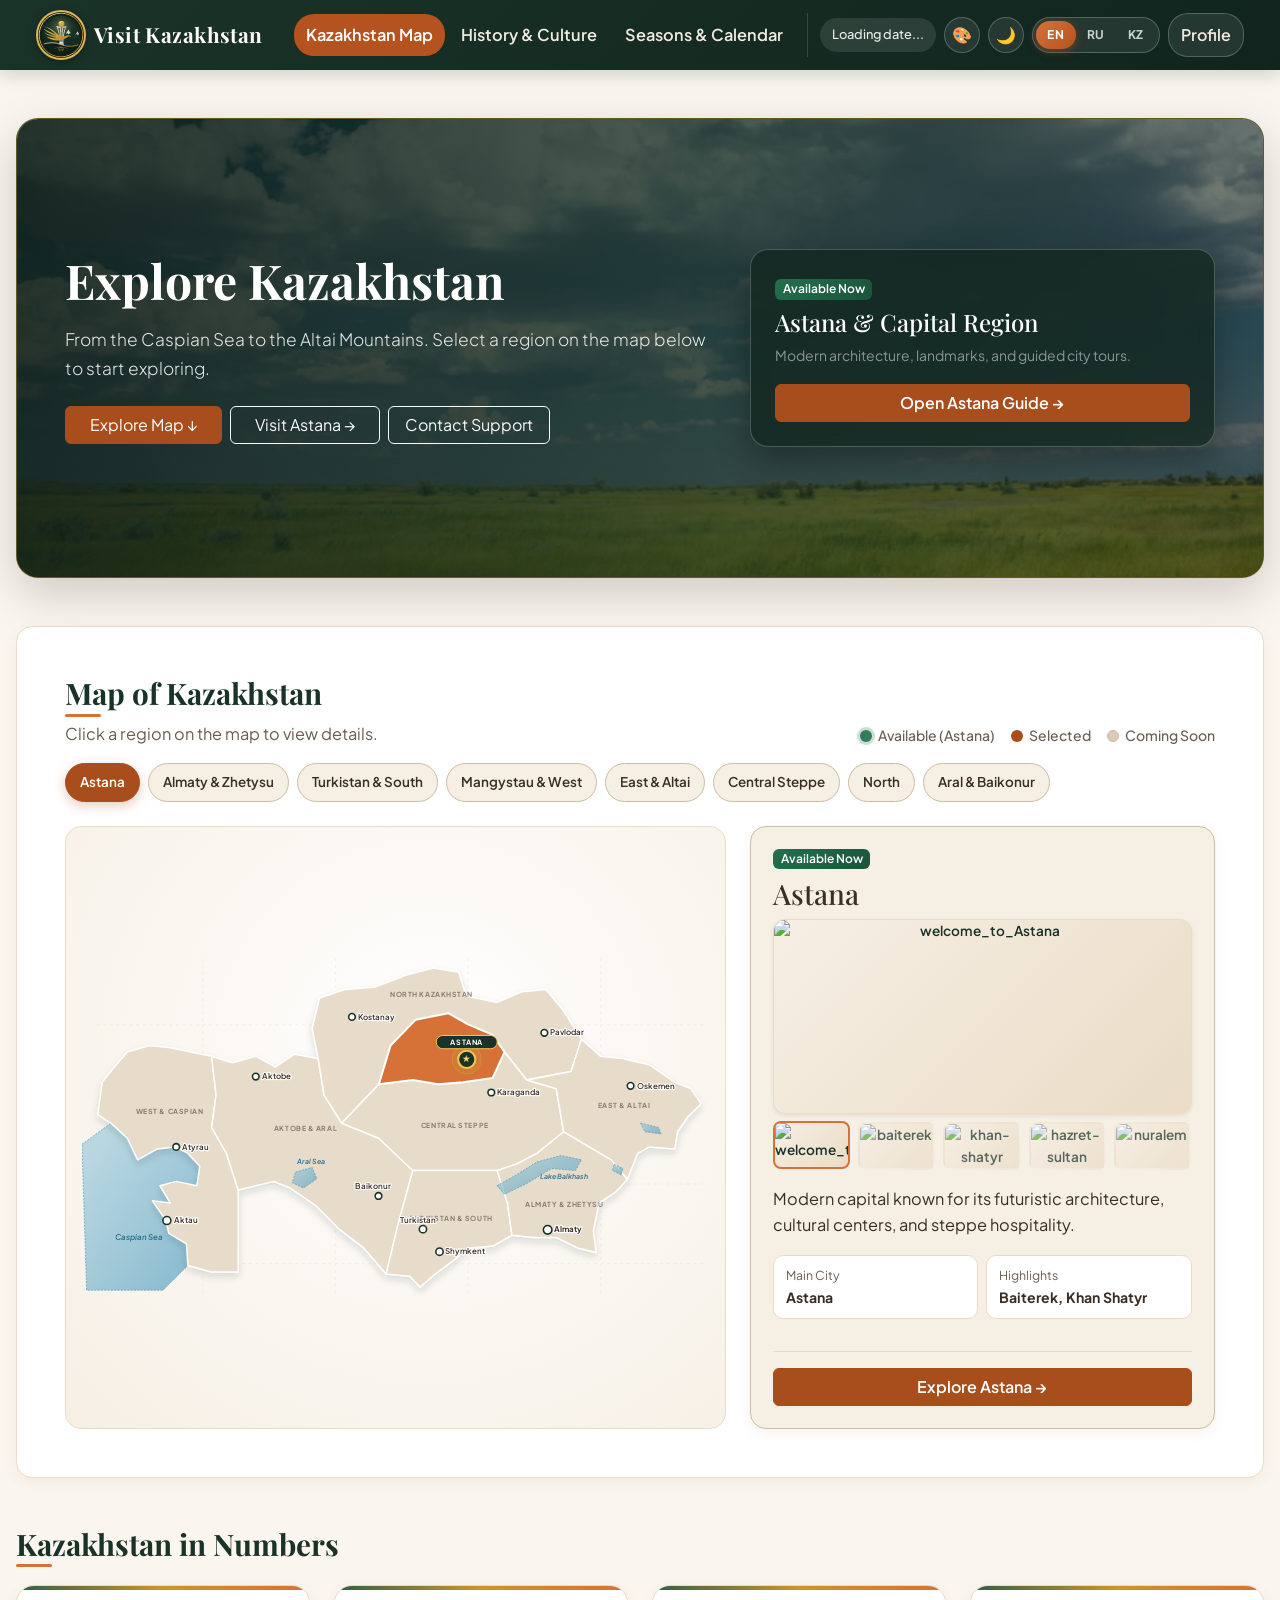
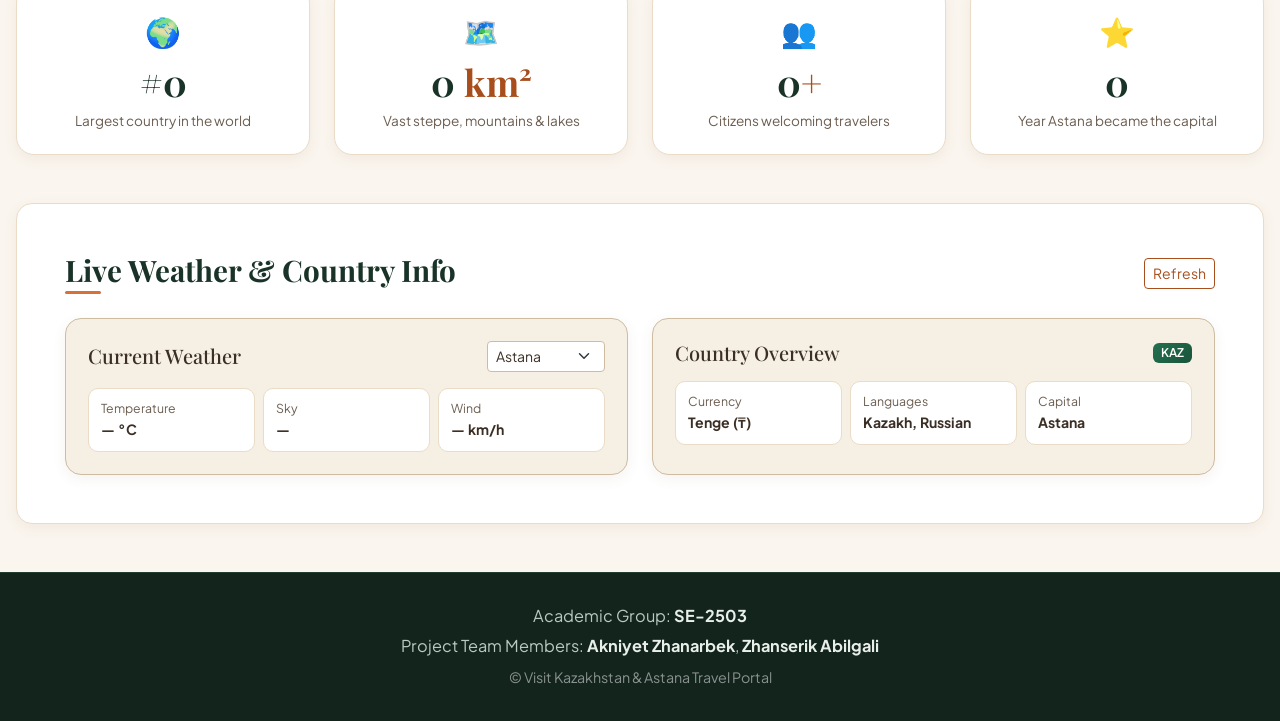
==== commit 80efc5f0: "corrected profile section" ====
--- a/index.html
+++ b/index.html
@@ -35,7 +35,6 @@
                         <li class="nav-item"><a class="nav-link active" href="index.html" data-i18n="navKzMap" aria-current="page">Kazakhstan Map</a></li>
                         <li class="nav-item"><a class="nav-link" href="history.html" data-i18n="navHistory">History &amp; Culture</a></li>
                         <li class="nav-item"><a class="nav-link" href="seasons.html" data-i18n="navSeasons">Seasons &amp; Calendar</a></li>
-                        <li class="nav-item"><a class="nav-link" href="profile.html" data-i18n="navProfile">Profile</a></li>
                     </ul>
 
                     <div class="nav-tools">
@@ -48,6 +47,7 @@
                             <button type="button" class="lang-btn" data-lang="ru" aria-pressed="false">RU</button>
                             <button type="button" class="lang-btn" data-lang="kz" aria-pressed="false">KZ</button>
                         </div>
+                        <a class="nav-link nav-profile-right" href="profile.html" data-i18n="navProfile">Profile</a>
                     </div>
                 </div>
             </div>
--- a/css/style.css
+++ b/css/style.css
@@ -309,6 +309,17 @@
     color: #ffffff !important;
 }
 
+.nav-profile-right {
+    display: inline-flex;
+    align-items: center;
+    text-decoration: none;
+    border: 1px solid rgba(255, 255, 255, 0.22);
+    background-color: rgba(255, 255, 255, 0.08);
+}
+.nav-profile-right.active {
+    border-color: #d67138;
+}
+
 .nav-tools {
     display: flex;
     flex-wrap: wrap;
@@ -1375,6 +1386,11 @@
     font-size: 0.82rem;
     opacity: 0.82;
     font-weight: 600;
+}
+.slice-note {
+    font-size: 0.78rem;
+    opacity: 0.72;
+    line-height: 1.3;
 }
 .slice-temp {
     margin-top: 6px;
